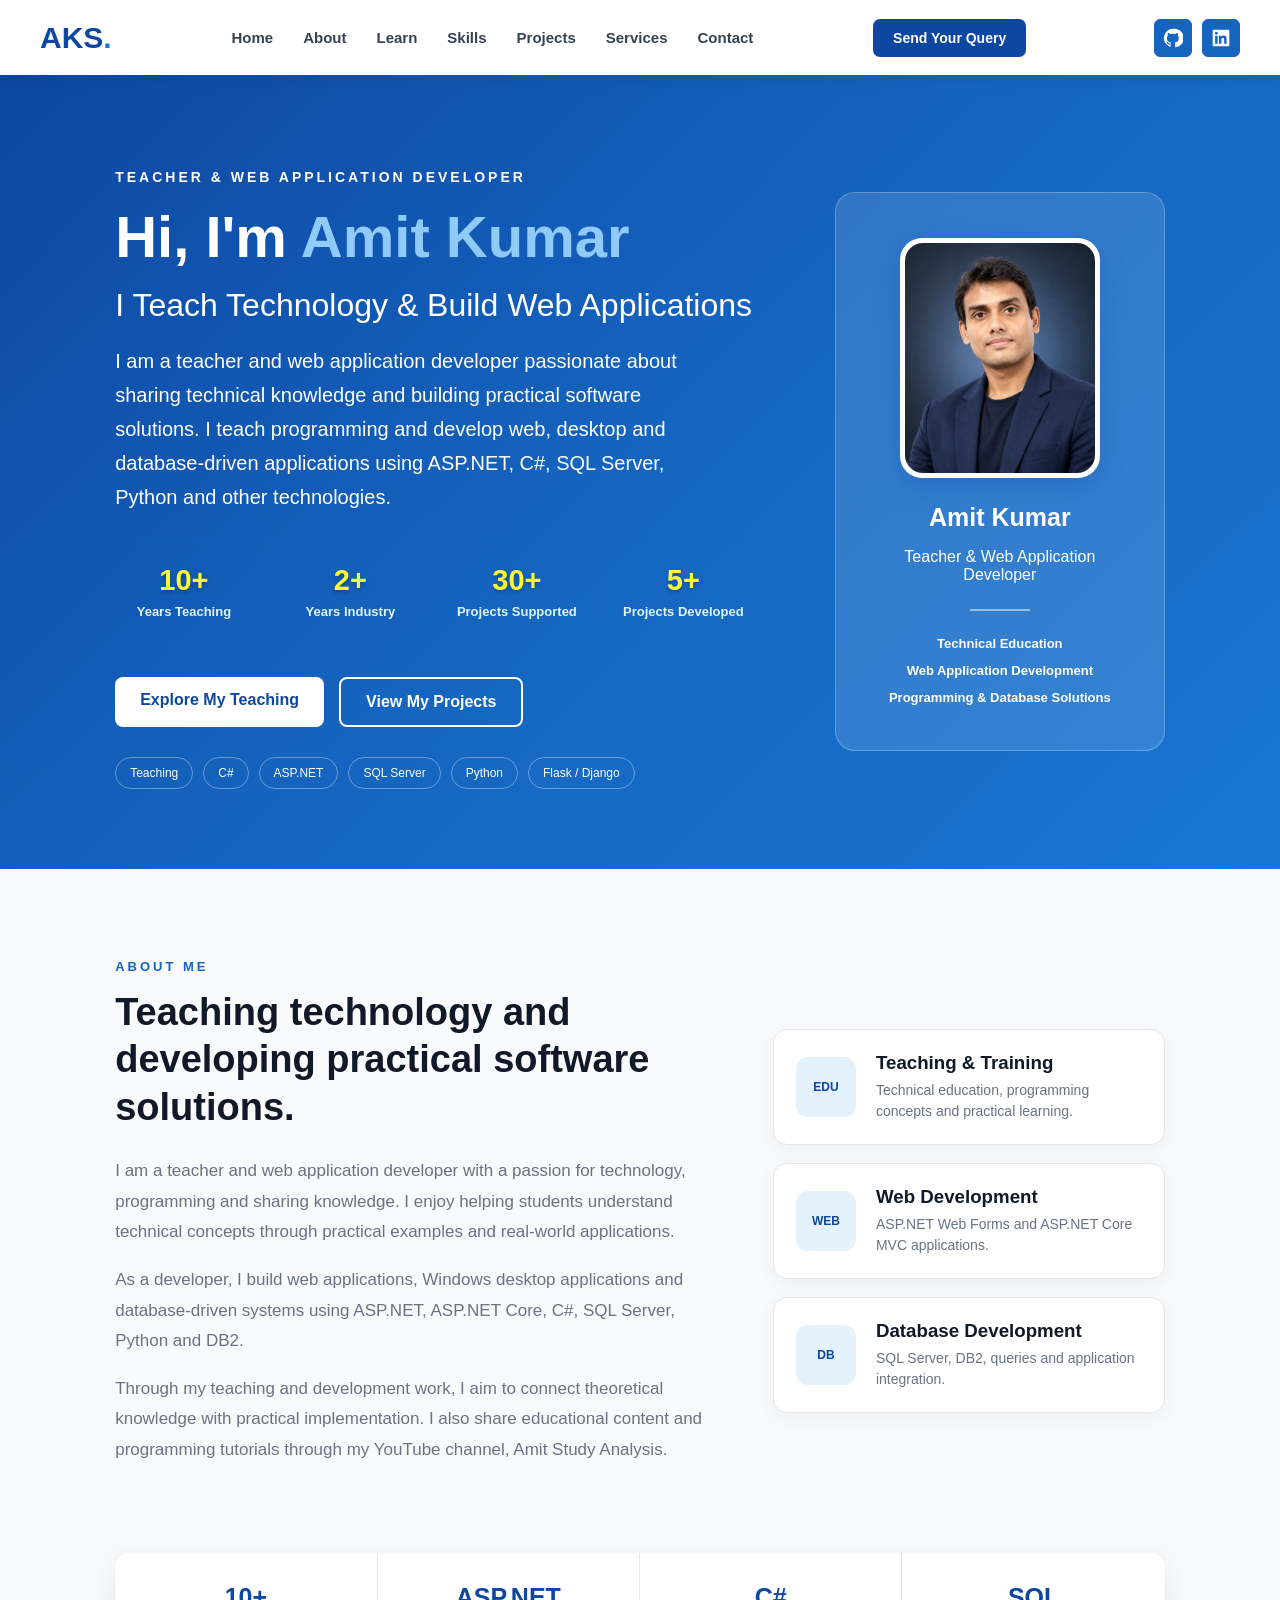
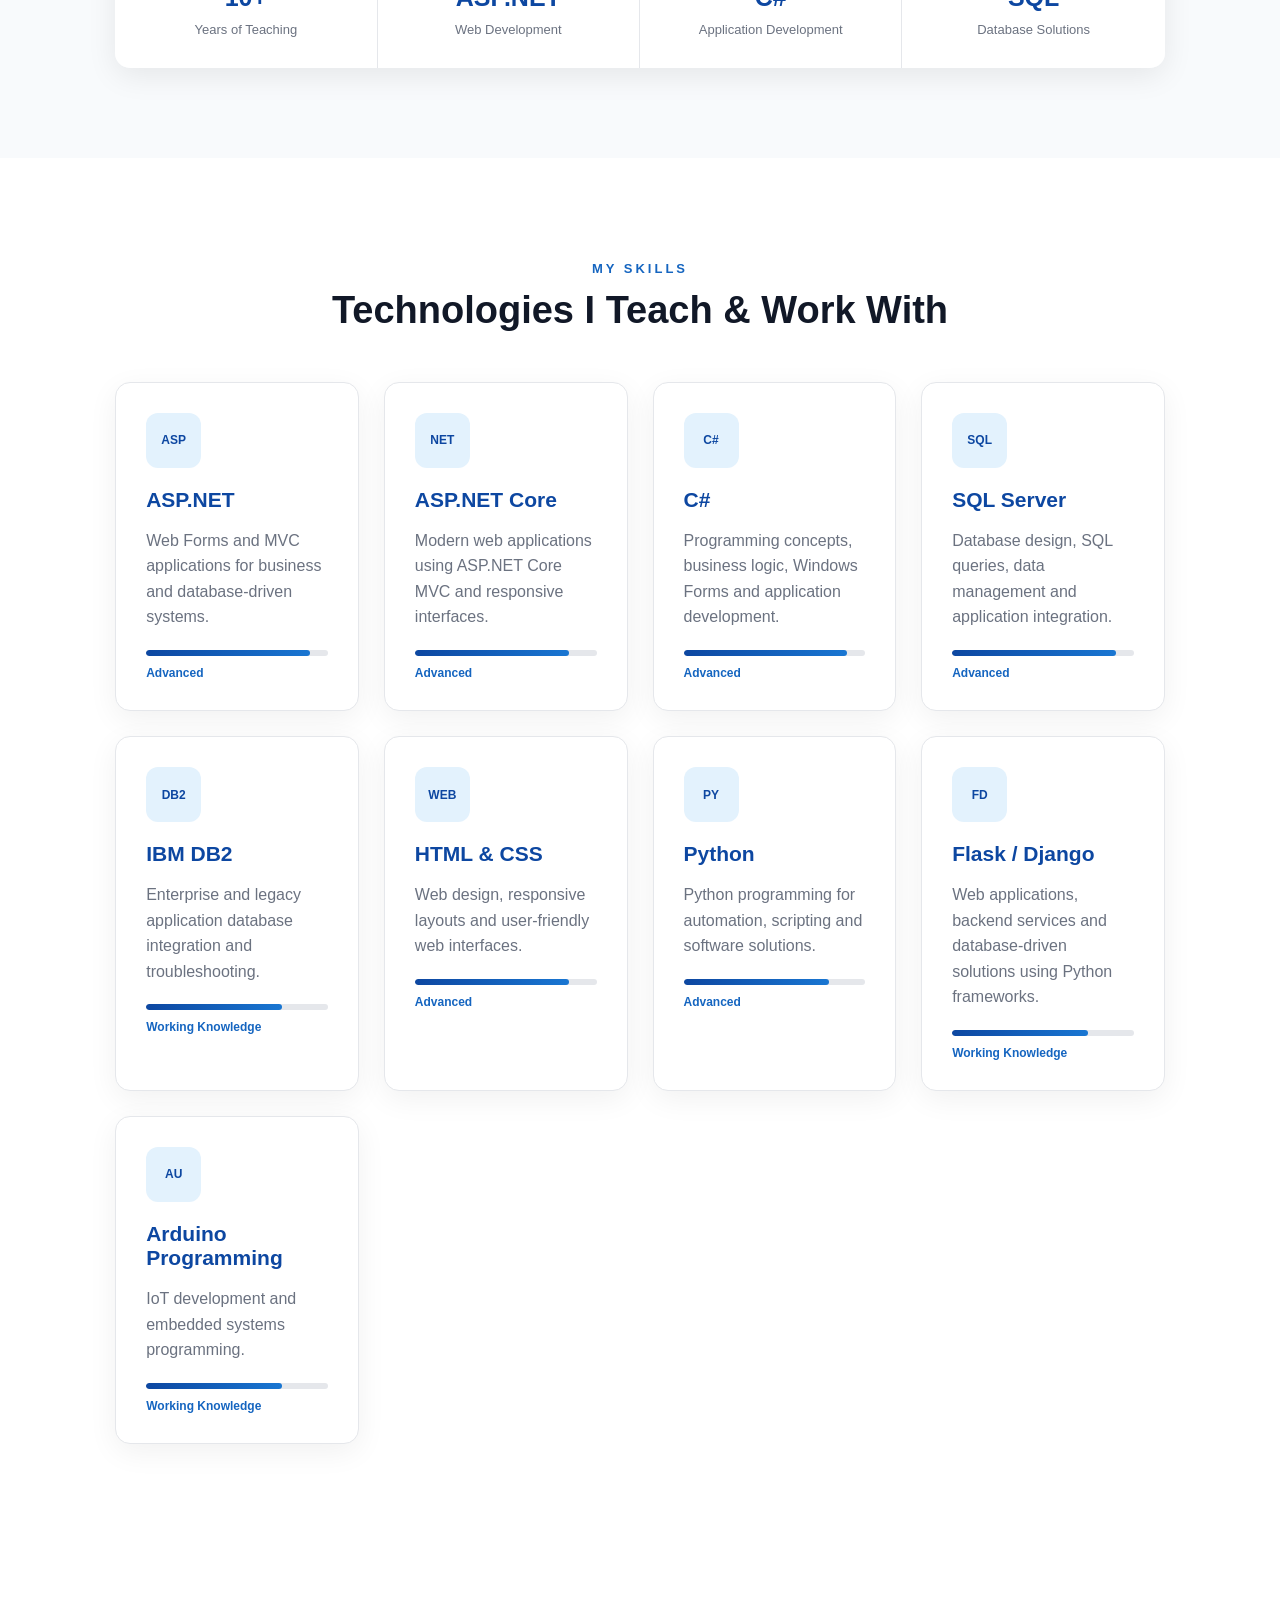
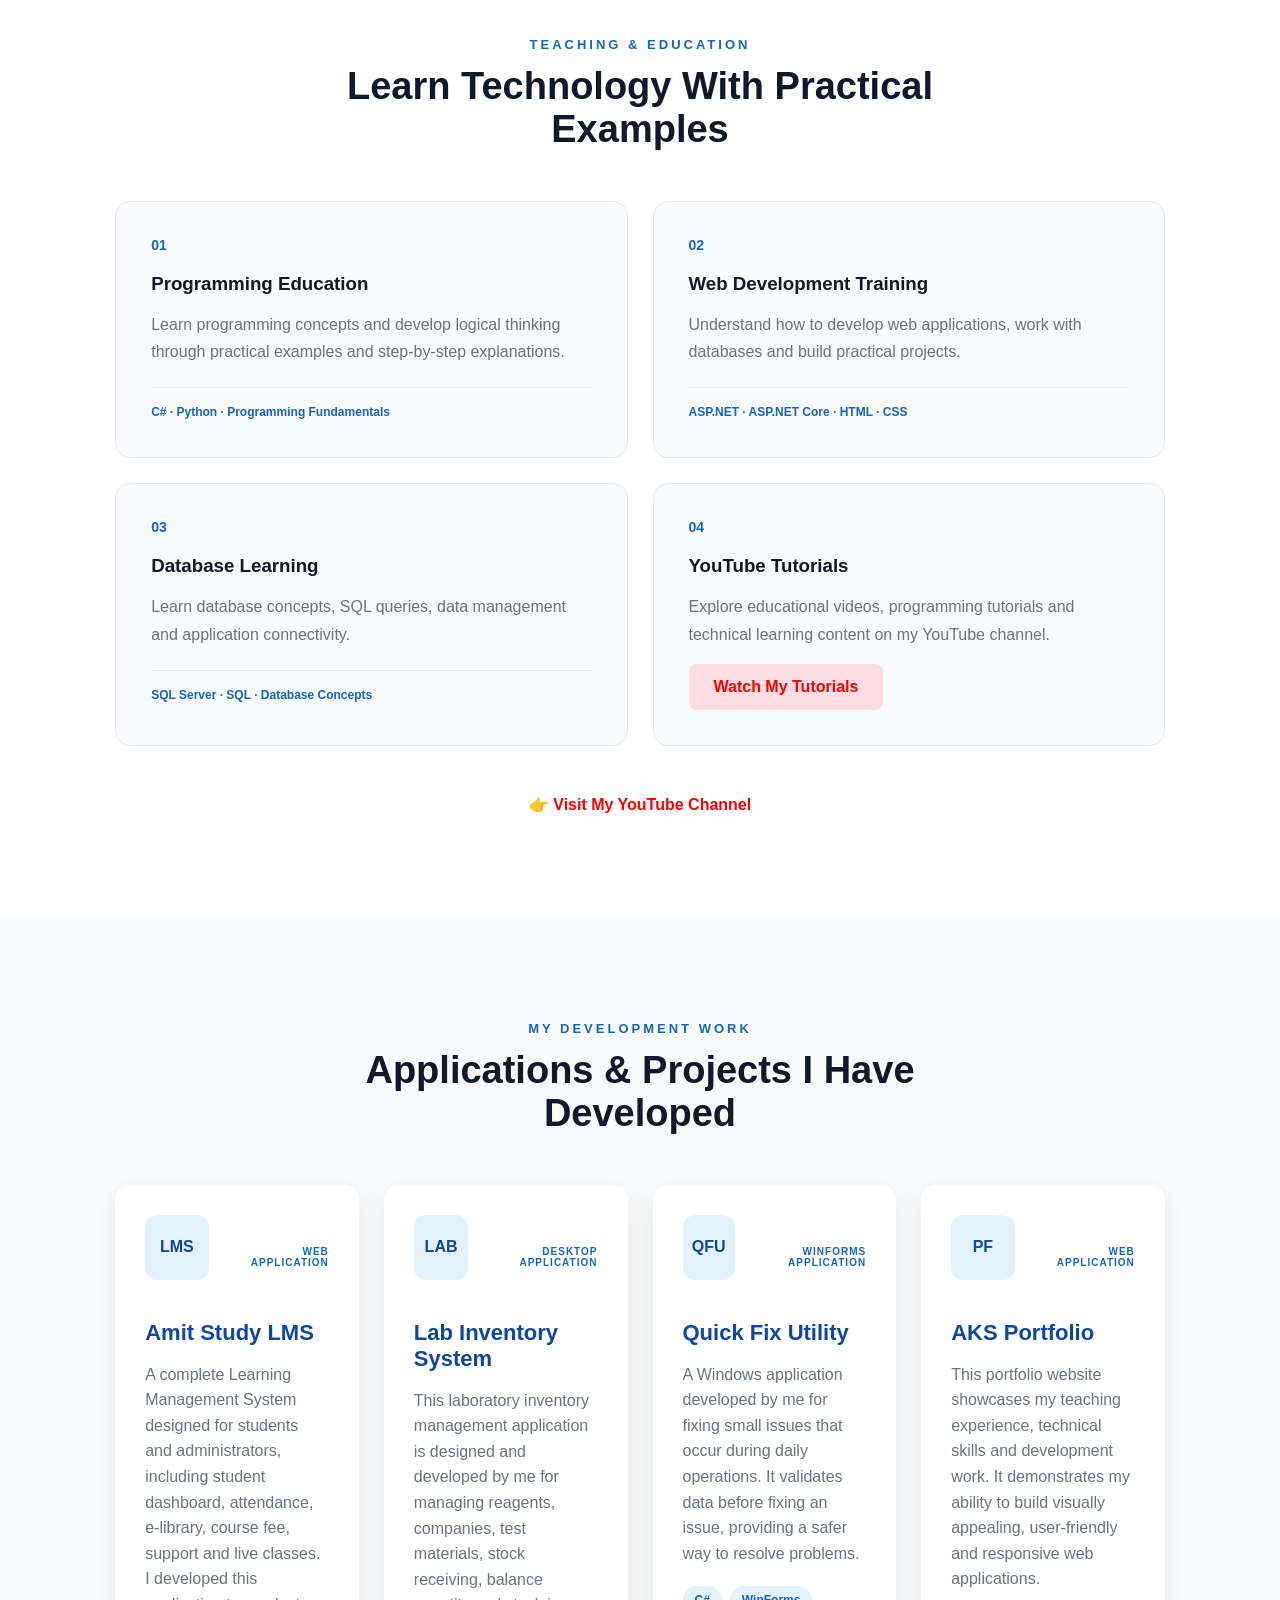
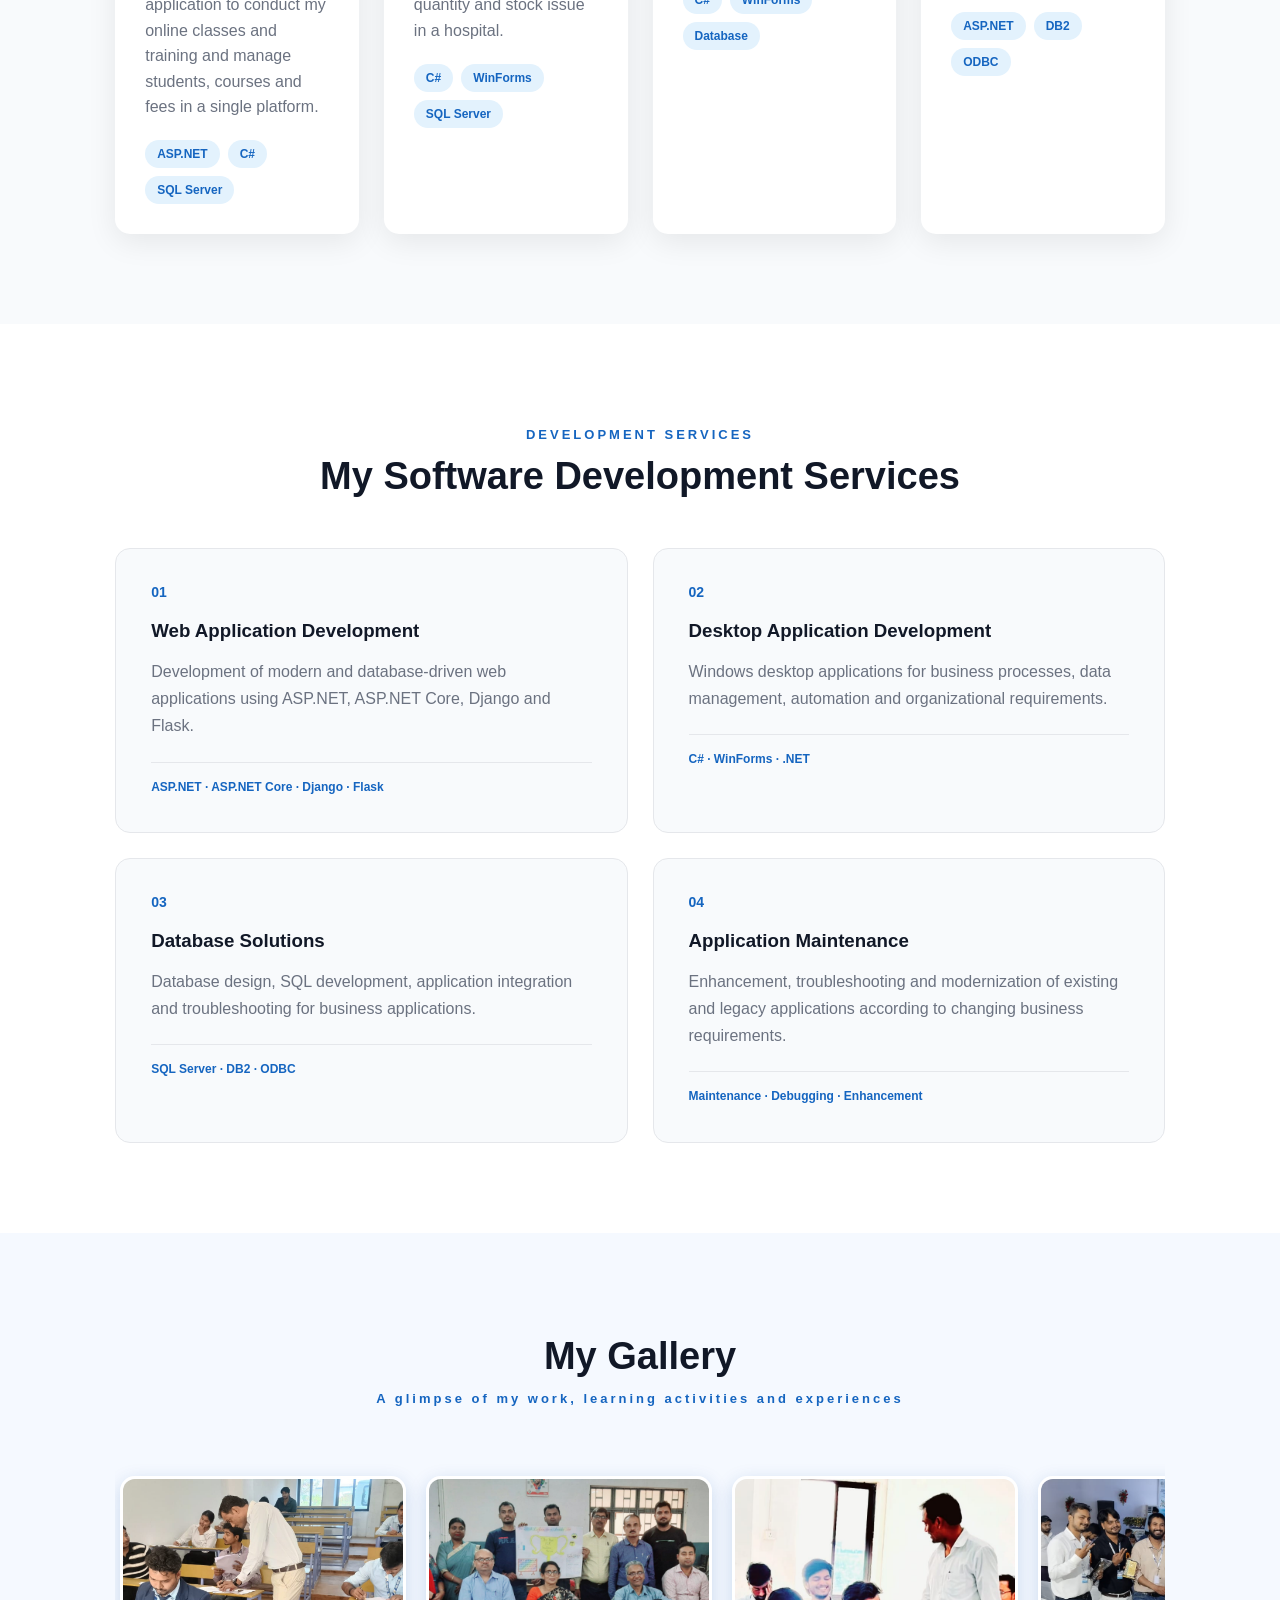
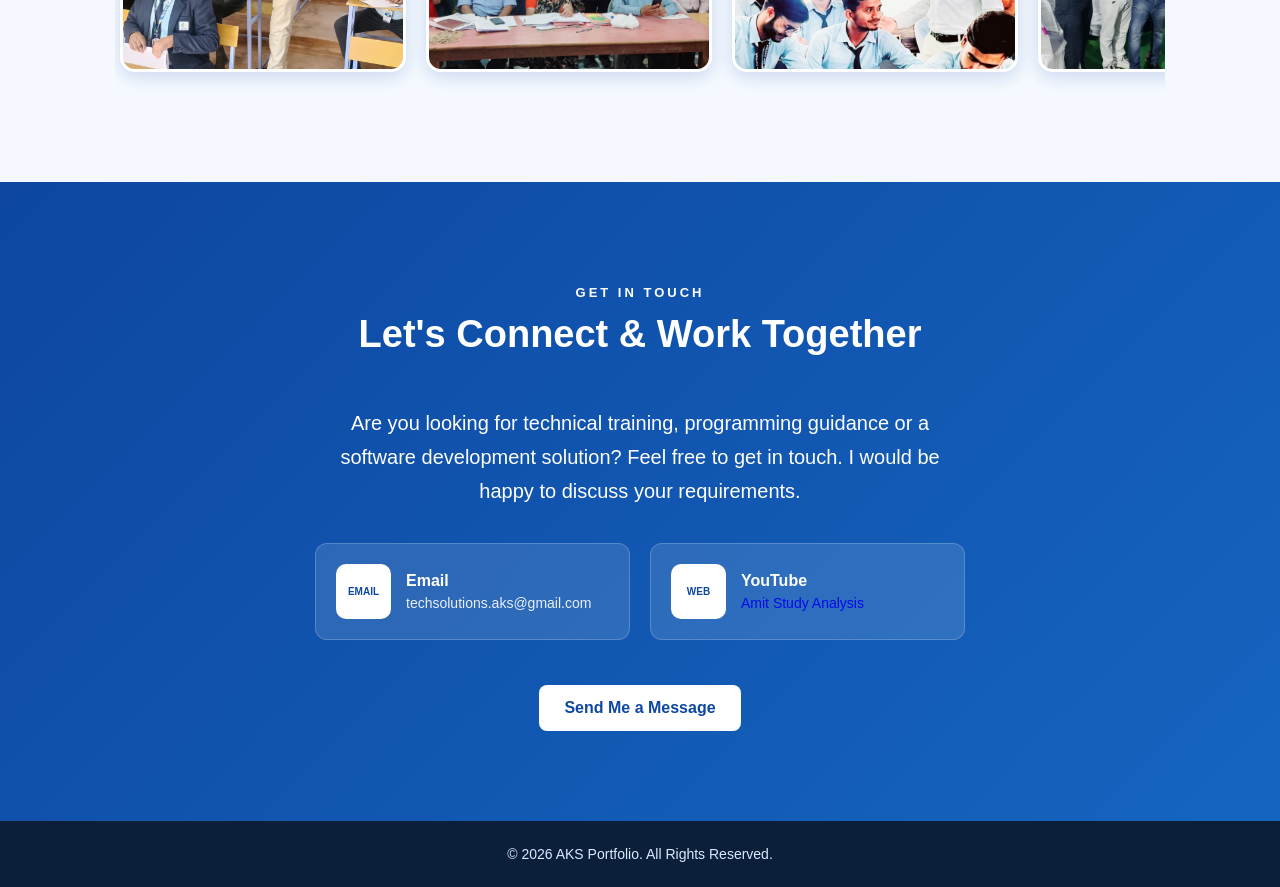
==== index.html @ 0b469f49 "Add files via upload" ====
<!DOCTYPE html>
<html lang="en"><head><meta charset="utf-8"><meta name="viewport" content="width=device-width, initial-scale=1.0"><meta name="description" content="Amit Kumar - Teacher and Web Application Developer"><title>Home | AKS Portfolio</title><link rel="stylesheet" href="assets/css/site.css"></head><body>
<header class="site-header">
    <div class="nav-container">
        <a class="logo" href="index.html">AKS<span>.</span></a>
        <nav class="main-nav" aria-label="Main navigation">
            <a href="index.html#home">Home</a>
            <a href="index.html#about">About</a>
            <a href="index.html#teaching">Learn</a>
            <a href="index.html#skills">Skills</a>
            <a href="index.html#projects">Projects</a>
            <a href="index.html#services">Services</a>
            <a href="index.html#contact">Contact</a>
        </nav>
        <a href="#contactModal" class="nav-button" id="openContactForm">Send Your Query</a>
        <div class="social-icons">
            <a href="https://github.com/aksoniweb" target="_blank" rel="noopener noreferrer" class="social-btn" aria-label="GitHub"><svg viewBox="0 0 24 24"><path fill="currentColor" d="M12 .9a11.1 11.1 0 0 0-3.5 21.6c.55.1.75-.24.75-.53v-2.1c-3.1.67-3.75-1.32-3.75-1.32-.5-1.28-1.24-1.62-1.24-1.62-1.01-.69.08-.68.08-.68 1.12.08 1.71 1.15 1.71 1.15 1 .1.76 2.08 3.08 1.58.1-.7.39-1.18.7-1.45-2.48-.28-5.09-1.24-5.09-5.51 0-1.22.44-2.22 1.15-3-.12-.28-.5-1.42.11-2.96 0 0 .94-.3 3.05 1.14a10.6 10.6 0 0 1 5.56 0c2.12-1.44 3.05-1.14 3.05-1.14.61 1.54.23 2.68.11 2.96.72.78 1.15 1.78 1.15 3 0 4.28-2.61 5.23-5.1 5.5.4.35.75 1.03.75 2.08v3.08c0 .3.2.65.77.54A11.1 11.1 0 0 0 12 .9Z" /></svg></a>
            <a href="https://in.linkedin.com/in/aksoniweb" target="_blank" rel="noopener noreferrer" class="social-btn" aria-label="LinkedIn"><svg viewBox="0 0 24 24"><path fill="currentColor" d="M20.45 2H3.55C2.69 2 2 2.68 2 3.52v16.96c0 .84.69 1.52 1.55 1.52h16.9c.86 0 1.55-.68 1.55-1.52V3.52c0-.84-.69-1.52-1.55-1.52ZM7.93 18.75H4.96V9.2h2.97v9.55ZM6.45 7.9a1.72 1.72 0 1 1 0-3.44 1.72 1.72 0 0 1 0 3.44Zm12.3 10.85h-2.96V14.1c0-1.11-.02-2.54-1.55-2.54-1.55 0-1.79 1.21-1.79 2.46v4.73H9.49V9.2h2.84v1.3h.04c.4-.75 1.36-1.54 2.8-1.54 3 0 3.58 1.98 3.58 4.55v5.24Z" /></svg></a>
        </div>
    </div>
</header><main><section class="hero-section" id="home">
    <div class="hero-content">
        <p class="hero-small-text">TEACHER & WEB APPLICATION DEVELOPER</p>
        <h1>Hi, I'm <span>Amit Kumar</span></h1>
        <h2>I Teach Technology & Build Web Applications</h2>
        <p class="hero-description">I am a teacher and web application developer passionate about sharing technical knowledge and building practical software solutions. I teach programming and develop web, desktop and database-driven applications using ASP.NET, C#, SQL Server, Python and other technologies.</p>

        <div class="hero-experience">
            <div class="experience-item">
                <strong>10+</strong>
                <span>Years Teaching</span>
            </div>
            <div class="experience-item">
                <strong>2+</strong>
                <span>Years Industry</span>
            </div>
            <div class="experience-item">
                <strong>30+</strong>
                <span>Projects Supported</span>
            </div>
            <div class="experience-item">
                <strong>5+</strong>
                <span>Projects Developed</span>
            </div>
        </div>

        <div class="hero-buttons">
            <a href="#teaching" class="btn-primary">Explore My Teaching</a>
            <a href="#projects" class="btn-secondary">View My Projects</a>
        </div>

        <div class="hero-tech">
            <span>Teaching</span>
            <span>C#</span>
            <span>ASP.NET</span>
            <span>SQL Server</span>
            <span>Python</span>
            <span>Flask / Django</span>
        </div>
    </div>

    <div class="hero-card">
        <div class="profile-image"><img src="assets/images/Profile.jpeg" alt="Amit Kumar" /></div>
        <h3>Amit Kumar</h3>
        <p>Teacher & Web Application Developer</p>

        <div class="hero-card-line"></div>

        <div class="hero-card-info">
            <strong>Technical Education</strong>
            <strong>Web Application Development</strong>
            <strong>Programming & Database Solutions</strong>
        </div>
    </div>
</section>

<section class="about-section" id="about">
    <div class="about-container">

        <div class="about-intro">
            <div class="about-label">ABOUT ME</div>
            <h2>Teaching technology and developing practical software solutions.</h2>
            <p>I am a teacher and web application developer with a passion for technology, programming and sharing knowledge. I enjoy helping students understand technical concepts through practical examples and real-world applications.</p>
            <p>As a developer, I build web applications, Windows desktop applications and database-driven systems using ASP.NET, ASP.NET Core, C#, SQL Server, Python and DB2.</p>
            <p>Through my teaching and development work, I aim to connect theoretical knowledge with practical implementation. I also share educational content and programming tutorials through my YouTube channel, Amit Study Analysis.</p>
        </div>

        <div class="about-details">

            <div class="about-detail-card">
                <div class="about-detail-icon">EDU</div>
                <div>
                    <h3>Teaching & Training</h3>
                    <p>Technical education, programming concepts and practical learning.</p>
                </div>
            </div>

            <div class="about-detail-card">
                <div class="about-detail-icon">WEB</div>
                <div>
                    <h3>Web Development</h3>
                    <p>ASP.NET Web Forms and ASP.NET Core MVC applications.</p>
                </div>
            </div>

            <div class="about-detail-card">
                <div class="about-detail-icon">DB</div>
                <div>
                    <h3>Database Development</h3>
                    <p>SQL Server, DB2, queries and application integration.</p>
                </div>
            </div>

        </div>

    </div>

    <div class="stats-container">

        <div class="stat-box">
            <strong>10+</strong>
            <span>Years of Teaching</span>
        </div>

        <div class="stat-box">
            <strong>ASP.NET</strong>
            <span>Web Development</span>
        </div>

        <div class="stat-box">
            <strong>C#</strong>
            <span>Application Development</span>
        </div>

        <div class="stat-box">
            <strong>SQL</strong>
            <span>Database Solutions</span>
        </div>

    </div>
</section>

<section class="skills-section" id="skills">
    <div class="section-heading">
        <p>MY SKILLS</p>
        <h2>Technologies I Teach & Work With</h2>
    </div>

    <div class="skills-grid">

        <div class="skill-card">
            <div class="skill-icon">ASP</div>
            <h3>ASP.NET</h3>
            <p>Web Forms and MVC applications for business and database-driven systems.</p>
            <div class="skill-level"><span style="width: 90%;"></span></div>
            <small>Advanced</small>
        </div>

        <div class="skill-card">
            <div class="skill-icon">NET</div>
            <h3>ASP.NET Core</h3>
            <p>Modern web applications using ASP.NET Core MVC and responsive interfaces.</p>
            <div class="skill-level"><span style="width: 85%;"></span></div>
            <small>Advanced</small>
        </div>

        <div class="skill-card">
            <div class="skill-icon">C#</div>
            <h3>C#</h3>
            <p>Programming concepts, business logic, Windows Forms and application development.</p>
            <div class="skill-level"><span style="width: 90%;"></span></div>
            <small>Advanced</small>
        </div>

        <div class="skill-card">
            <div class="skill-icon">SQL</div>
            <h3>SQL Server</h3>
            <p>Database design, SQL queries, data management and application integration.</p>
            <div class="skill-level"><span style="width: 90%;"></span></div>
            <small>Advanced</small>
        </div>

        <div class="skill-card">
            <div class="skill-icon">DB2</div>
            <h3>IBM DB2</h3>
            <p>Enterprise and legacy application database integration and troubleshooting.</p>
            <div class="skill-level"><span style="width: 75%;"></span></div>
            <small>Working Knowledge</small>
        </div>

        <div class="skill-card">
            <div class="skill-icon">WEB</div>
            <h3>HTML & CSS</h3>
            <p>Web design, responsive layouts and user-friendly web interfaces.</p>
            <div class="skill-level"><span style="width: 85%;"></span></div>
            <small>Advanced</small>
        </div>

        <div class="skill-card">
            <div class="skill-icon">PY</div>
            <h3>Python</h3>
            <p>Python programming for automation, scripting and software solutions.</p>
            <div class="skill-level"><span style="width: 80%;"></span></div>
            <small>Advanced</small>
        </div>

        <div class="skill-card">
            <div class="skill-icon">FD</div>
            <h3>Flask / Django</h3>
            <p>Web applications, backend services and database-driven solutions using Python frameworks.</p>
            <div class="skill-level"><span style="width: 75%;"></span></div>
            <small>Working Knowledge</small>
        </div>

        <div class="skill-card">
            <div class="skill-icon">AU</div>
            <h3>Arduino Programming</h3>
            <p>IoT development and embedded systems programming.</p>
            <div class="skill-level"><span style="width: 75%;"></span></div>
            <small>Working Knowledge</small>
        </div>

    </div>
</section>

<section class="services-section" id="teaching">
    <div class="section-heading">
        <p>TEACHING & EDUCATION</p>
        <h2>Learn Technology With Practical Examples</h2>
    </div>

    <div class="services-grid">

        <div class="service-card">
            <div class="service-number">01</div>
            <h3>Programming Education</h3>
            <p>Learn programming concepts and develop logical thinking through practical examples and step-by-step explanations.</p>
            <div class="service-tech">C# · Python · Programming Fundamentals</div>
        </div>

        <div class="service-card">
            <div class="service-number">02</div>
            <h3>Web Development Training</h3>
            <p>Understand how to develop web applications, work with databases and build practical projects.</p>
            <div class="service-tech">ASP.NET · ASP.NET Core · HTML · CSS</div>
        </div>

        <div class="service-card">
            <div class="service-number">03</div>
            <h3>Database Learning</h3>
            <p>Learn database concepts, SQL queries, data management and application connectivity.</p>
            <div class="service-tech">SQL Server · SQL · Database Concepts</div>
        </div>

        <div class="service-card">
            <div class="service-number">04</div>
            <h3>YouTube Tutorials</h3>
            <p>Explore educational videos, programming tutorials and technical learning content on my YouTube channel.</p>
            
            <a href="https://www.youtube.com/@amitstudyanalysis" target="_blank" rel="noopener noreferrer" class="btn-primary" style="color: #ff0000; background-color: #ffdde2; border: 0px solid #ff0000;">Watch My Tutorials</a>
        </div>

    </div>

    <div style="text-align: center; margin-top: 35px;">
        <a href="https://www.youtube.com/@amitstudyanalysis" target="_blank" rel="noopener noreferrer" class="btn-primary" style="color: #ff0000; animation: blinkText 1s infinite;">👉 Visit My YouTube Channel</a>
    </div>
</section>

<section class="projects-section" id="projects">
    <div class="section-heading">
        <p>MY DEVELOPMENT WORK</p>
        <h2>Applications & Projects I Have Developed</h2>
    </div>

    <div class="projects-grid">

        <a href="projects/amit-study-lms.html" class="project-card project-card-link">

            <div class="project-top">
                <div class="project-icon">LMS</div>
                <span class="project-type">WEB APPLICATION</span>
            </div>

            <h3>Amit Study LMS</h3>

            <p>
                A complete Learning Management System designed for students and administrators,
                including student dashboard, attendance, e-library, course fee, support and live classes.
                I developed this application to conduct my online classes and training and manage students,
                courses and fees in a single platform.
            </p>

            <div class="project-tags">
                <span>ASP.NET</span>
                <span>C#</span>
                <span>SQL Server</span>
            </div>

        </a>

        <a href="projects/lab-inventory.html" class="project-card project-card-link">

            <div class="project-top">
                <div class="project-icon">LAB</div>
                <span class="project-type">DESKTOP APPLICATION</span>
            </div>

            <h3>Lab Inventory System</h3>

            <p>
                This laboratory inventory management application is designed and developed by me for managing reagents,
                companies, test materials, stock receiving, balance quantity and stock issue in a hospital.
            </p>

            <div class="project-tags">
                <span>C#</span>
                <span>WinForms</span>
                <span>SQL Server</span>
            </div>
        </a>

        <a href="projects/quick-fix-utility.html" class="project-card project-card-link">

            <div class="project-top">
                <div class="project-icon">QFU</div>
                <span class="project-type">WINFORMS APPLICATION</span>
            </div>

            <h3>Quick Fix Utility</h3>

            <p>
                A Windows application developed by me for fixing small issues that occur during daily operations.
                It validates data before fixing an issue, providing a safer way to resolve problems.
            </p>

            <div class="project-tags">
                <span>C#</span>
                <span>WinForms</span>
                <span>Database</span>
            </div>
        </a>

        <div class="project-card">
            <div class="project-top">
                <div class="project-icon">PF</div>
                <span class="project-type">WEB APPLICATION</span>
            </div>

            <h3>AKS Portfolio</h3>

            <p>
                This portfolio website showcases my teaching experience, technical skills and development work.
                It demonstrates my ability to build visually appealing, user-friendly and responsive web applications.
            </p>

            <div class="project-tags">
                <span>ASP.NET</span>
                <span>DB2</span>
                <span>ODBC</span>
            </div>
        </div>

    </div>
</section>

<section class="services-section" id="services">
    <div class="section-heading">
        <p>DEVELOPMENT SERVICES</p>
        <h2>My Software Development Services</h2>
    </div>

    <div class="services-grid">

        <div class="service-card">
            <div class="service-number">01</div>
            <h3>Web Application Development</h3>
            <p>
                Development of modern and database-driven web applications using
                ASP.NET, ASP.NET Core, Django and Flask.
            </p>
            <div class="service-tech">
                ASP.NET · ASP.NET Core · Django · Flask
            </div>
        </div>

        <div class="service-card">
            <div class="service-number">02</div>
            <h3>Desktop Application Development</h3>
            <p>
                Windows desktop applications for business processes, data management,
                automation and organizational requirements.
            </p>
            <div class="service-tech">
                C# · WinForms · .NET
            </div>
        </div>

        <div class="service-card">
            <div class="service-number">03</div>
            <h3>Database Solutions</h3>
            <p>
                Database design, SQL development, application integration and
                troubleshooting for business applications.
            </p>
            <div class="service-tech">
                SQL Server · DB2 · ODBC
            </div>
        </div>

        <div class="service-card">
            <div class="service-number">04</div>
            <h3>Application Maintenance</h3>
            <p>
                Enhancement, troubleshooting and modernization of existing and
                legacy applications according to changing business requirements.
            </p>
            <div class="service-tech">
                Maintenance · Debugging · Enhancement
            </div>
        </div>

    </div>
</section>


<section class="gallery-section" id="gallery"><div class="section-heading"><h2>My Gallery</h2><p>A glimpse of my work, learning activities and experiences</p></div><div class="gallery-container">
    <div class="gallery-item"><img src="assets/images/gallery/1.jpeg" alt="Gallery photo" loading="lazy"></div>
    <div class="gallery-item"><img src="assets/images/gallery/2.jpeg" alt="Gallery photo" loading="lazy"></div>
    <div class="gallery-item"><img src="assets/images/gallery/3.jpeg" alt="Gallery photo" loading="lazy"></div>
    <div class="gallery-item"><img src="assets/images/gallery/4.jpeg" alt="Gallery photo" loading="lazy"></div>
    <div class="gallery-item"><img src="assets/images/gallery/5.jpeg" alt="Gallery photo" loading="lazy"></div>
    <div class="gallery-item"><img src="assets/images/gallery/6.jpeg" alt="Gallery photo" loading="lazy"></div>
    <div class="gallery-item"><img src="assets/images/gallery/7.jpeg" alt="Gallery photo" loading="lazy"></div>
    <div class="gallery-item"><img src="assets/images/gallery/8.jpeg" alt="Gallery photo" loading="lazy"></div>
    <div class="gallery-item"><img src="assets/images/gallery/9.jpeg" alt="Gallery photo" loading="lazy"></div>
    <div class="gallery-item"><img src="assets/images/gallery/10.jpeg" alt="Gallery photo" loading="lazy"></div>
    <div class="gallery-item"><img src="assets/images/gallery/11.jpeg" alt="Gallery photo" loading="lazy"></div>
    <div class="gallery-item"><img src="assets/images/gallery/12.jpeg" alt="Gallery photo" loading="lazy"></div>
    <div class="gallery-item"><img src="assets/images/gallery/13.jpeg" alt="Gallery photo" loading="lazy"></div>
    <div class="gallery-item"><img src="assets/images/gallery/14.jpeg" alt="Gallery photo" loading="lazy"></div>
    <div class="gallery-item"><img src="assets/images/gallery/15.jpeg" alt="Gallery photo" loading="lazy"></div>
    <div class="gallery-item"><img src="assets/images/gallery/16.jpeg" alt="Gallery photo" loading="lazy"></div>
    <div class="gallery-item"><img src="assets/images/gallery/17.jpeg" alt="Gallery photo" loading="lazy"></div>
    <div class="gallery-item"><img src="assets/images/gallery/18.jpeg" alt="Gallery photo" loading="lazy"></div>
    <div class="gallery-item"><img src="assets/images/gallery/19.jpeg" alt="Gallery photo" loading="lazy"></div>
    <div class="gallery-item"><img src="assets/images/gallery/20.jpeg" alt="Gallery photo" loading="lazy"></div>
    <div class="gallery-item"><img src="assets/images/gallery/21.jpeg" alt="Gallery photo" loading="lazy"></div>
    <div class="gallery-item"><img src="assets/images/gallery/22.jpeg" alt="Gallery photo" loading="lazy"></div>
    <div class="gallery-item"><img src="assets/images/gallery/23.jpeg" alt="Gallery photo" loading="lazy"></div>
    <div class="gallery-item"><img src="assets/images/gallery/24.jpeg" alt="Gallery photo" loading="lazy"></div>
</div></section>


<section class="contact-section" id="contact">
    <div class="section-heading">
        <p>GET IN TOUCH</p>
        <h2>Let's Connect & Work Together</h2>
    </div>

    <div class="contact-content">

        <p class="contact-intro">
            Are you looking for technical training, programming guidance or a software development solution?
            Feel free to get in touch. I would be happy to discuss your requirements.
        </p>

        <div class="contact-details">

            <div class="contact-item">
                <div class="contact-icon">EMAIL</div>
                <div>
                    <strong>Email</strong>
                    <span>techsolutions.aks@gmail.com</span>
                </div>
            </div>

            <div class="contact-item">
                <div class="contact-icon">WEB</div>
                <div>
                    <strong>YouTube</strong>
                    <span><a href="https://www.youtube.com/@amitstudyanalysis" target="_blank" rel="noopener noreferrer">Amit Study Analysis</a></span>
                </div>
            </div>

        </div>

        <a href="mailto:techsolutions.aks@gmail.com" class="btn-primary contact-button">
            Send Me a Message
        </a>

    </div>
</section></main><footer class="site-footer"><p>© <span id="currentYear">2026</span> AKS Portfolio. All Rights Reserved.</p></footer>
<div id="contactModal" class="contact-modal" aria-hidden="true"><div class="contact-modal-content" role="dialog" aria-modal="true" aria-labelledby="contactTitle"><div class="contact-modal-header"><h2 id="contactTitle">Let's Talk</h2><button type="button" id="closeContactForm" class="contact-close" aria-label="Close">&times;</button></div><p class="contact-intro">Tell me about your project or requirement.</p><iframe id="googleContactForm" src="https://docs.google.com/forms/d/e/1FAIpQLSfGfaDhDepXEIy7cKDnUbAyd3QiJEzhpix00Po0ZTDi99M7-g/viewform?embedded=true" width="640" height="858" frameborder="0" marginheight="0" marginwidth="0" title="Contact Amit - AKS Portfolio" loading="lazy"></iframe></div></div>
<script src="assets/js/site.js"></script></body></html>
---- assets/css/site.css ----
html {
    scroll-behavior: smooth;
}

body {
    margin: 0;
    font-family: Arial, Helvetica, sans-serif;
    color: #1f2937;
    background: #ffffff;
}

a {
    text-decoration: none;
}

/* =========================
   HEADER
   ========================= */

.site-header {
    position: sticky;
    top: 0;
    z-index: 1000;
    background: white;
    box-shadow: 0 2px 15px rgba(0, 0, 0, 0.08);
}

.nav-container {
    max-width: 1200px;
    height: 75px;
    margin: auto;
    padding: 0 25px;
    display: flex;
    align-items: center;
    justify-content: space-between;
}

.logo {
    font-size: 30px;
    font-weight: 800;
    color: #0d47a1;
}

    .logo span {
        color: #1976d2;
    }

.main-nav {
    display: flex;
    align-items: center;
    gap: 30px;
}

    .main-nav a {
        color: #374151;
        font-size: 15px;
        font-weight: 600;
        transition: 0.3s;
    }

        .main-nav a:hover {
            color: #1565c0;
        }

.nav-button {
    display: inline-block;
    padding: 11px 20px;
    border-radius: 7px;
    background: #0d47a1;
    color: white;
    font-size: 14px;
    font-weight: bold;
    transition: 0.3s;
}

    .nav-button:hover {
        background: #1565c0;
        color: white;
    }

.social-icons {
    display: flex;
    align-items: center;
    gap: 10px;
    margin-left: 8px;
}

.social-btn {
    display: inline-flex;
    width: 38px;
    height: 38px;
    margin: 0;
    padding: 0;
    align-items: center;
    justify-content: center;
    background: #1565c0;
    color: white;
    border: 1px solid #1565c0;
    border-radius: 6px;
    box-sizing: border-box;
}

    .social-btn:hover {
        background: #0d47a1;
        color: white;
    }

    .social-btn svg {
        width: 20px;
        height: 20px;
    }

/* =========================
   HERO SECTION
   ========================= */

.hero-section {
    min-height: 620px;
    display: flex;
    align-items: center;
    justify-content: space-between;
    gap: 60px;
    padding: 80px 9%;
    box-sizing: border-box;
    background: linear-gradient(135deg, #0d47a1, #1565c0, #1976d2);
    color: white;
}

.hero-content {
    max-width: 650px;
}

.hero-small-text {
    font-size: 14px;
    font-weight: bold;
    letter-spacing: 3px;
    margin-bottom: 20px;
}

.hero-content h1 {
    font-size: 58px;
    margin: 0;
    line-height: 1.1;
}

    .hero-content h1 span {
        color: #90caf9;
    }

.hero-content h2 {
    font-size: 32px;
    margin: 18px 0;
    font-weight: 500;
}

.hero-description {
    font-size: 20px;
    line-height: 1.7;
    max-width: 600px;
    font-family: Bahnschrift, "Segoe UI", Arial, sans-serif;
}

.hero-buttons {
    display: flex;
    gap: 15px;
    margin-top: 35px;
    flex-wrap: wrap;
}

.btn-primary,
.btn-secondary {
    display: inline-block;
    padding: 14px 25px;
    border-radius: 8px;
    font-weight: bold;
    transition: 0.3s;
}

.btn-primary {
    background: white;
    color: #0d47a1;
}

    .btn-primary:hover {
        transform: translateY(-3px);
    }

.btn-secondary {
    border: 2px solid white;
    color: white;
}

    .btn-secondary:hover {
        background: white;
        color: #0d47a1;
    }

.hero-card {
    width: 330px;
    padding: 45px 30px;
    text-align: center;
    border-radius: 20px;
    background: rgba(255, 255, 255, 0.12);
    border: 1px solid rgba(255, 255, 255, 0.25);
    box-sizing: border-box;
}



/* PROFILE IMAGE */
.profile-image {
    width: 200px;
    height: 240px;
    margin: 0 auto 25px;
    padding: 5px;
    border-radius: 22px;
    background: #ffffff;
    box-shadow: 0 8px 25px rgba(13, 71, 161, 0.25);
    box-sizing: border-box;
    overflow: hidden;
}

.profile-image img {
    width: 100%;
    height: 100%;
    object-fit: cover;
    object-position: center;
    display: block;
    border-radius: 18px;
}


.hero-card h3 {
    font-size: 25px;
    margin: 10px 0;
}

.hero-card p {
    margin-bottom: 25px;
}

.hero-tech {
    display: flex;
    gap: 10px;
    flex-wrap: wrap;
    margin-top: 30px;
}

    .hero-tech span {
        padding: 8px 14px;
        border: 1px solid rgba(255, 255, 255, 0.35);
        border-radius: 20px;
        font-size: 12px;
    }

.hero-card-line {
    width: 60px;
    height: 2px;
    margin: 25px auto;
    background: rgba(255, 255, 255, 0.5);
}

.hero-card-info {
    display: flex;
    flex-direction: column;
    gap: 12px;
    font-size: 13px;
}

/* =========================
   COMMON SECTIONS
   ========================= */

section:not(.hero-section):not(.project-details-section) {
    padding: 90px 9%;
}

.section-heading {
    text-align: center;
    max-width: 750px;
    margin: 0 auto 50px;
}

    .section-heading p {
        color: #1565c0;
        font-size: 13px;
        font-weight: bold;
        letter-spacing: 3px;
    }

    .section-heading h2 {
        font-size: 38px;
        margin: 12px 0;
        color: #111827;
    }

/* =========================
   ABOUT SECTION
   ========================= */

.about-section {
    background: #f8fafc;
}

.about-container {
    max-width: 1200px;
    margin: auto;
    display: grid;
    grid-template-columns: 1.2fr 0.8fr;
    gap: 70px;
    align-items: center;
}

.about-intro .about-label {
    color: #1565c0;
    font-size: 13px;
    font-weight: bold;
    letter-spacing: 3px;
    margin-bottom: 15px;
}

.about-intro h2 {
    font-size: 38px;
    line-height: 1.25;
    color: #111827;
    margin: 0 0 25px;
}

.about-intro p {
    font-size: 17px;
    line-height: 1.8;
    color: #6b7280;
}

.about-details {
    display: flex;
    flex-direction: column;
    gap: 18px;
}

.about-detail-card {
    display: flex;
    align-items: center;
    gap: 20px;
    padding: 22px;
    background: white;
    border-radius: 14px;
    border: 1px solid #e5e7eb;
    box-shadow: 0 5px 20px rgba(0, 0, 0, 0.05);
}

.about-detail-icon {
    min-width: 60px;
    height: 60px;
    display: flex;
    align-items: center;
    justify-content: center;
    border-radius: 12px;
    background: #e3f2fd;
    color: #0d47a1;
    font-size: 12px;
    font-weight: bold;
}

.about-detail-card h3 {
    margin: 0 0 6px;
    color: #111827;
}

.about-detail-card p {
    margin: 0;
    color: #6b7280;
    line-height: 1.5;
    font-size: 14px;
}

.stats-container {
    max-width: 1200px;
    margin: 70px auto 0;
    display: grid;
    grid-template-columns: repeat(4, 1fr);
    border-radius: 15px;
    overflow: hidden;
    box-shadow: 0 8px 30px rgba(0, 0, 0, 0.08);
}

.stat-box {
    padding: 30px 20px;
    text-align: center;
    background: white;
    border-right: 1px solid #e5e7eb;
}

    .stat-box:last-child {
        border-right: none;
    }

    .stat-box strong {
        display: block;
        color: #0d47a1;
        font-size: 25px;
        margin-bottom: 8px;
    }

    .stat-box span {
        color: #6b7280;
        font-size: 13px;
    }

/* =========================
   SKILLS SECTION
   ========================= */

.skills-grid {
    display: grid;
    grid-template-columns: repeat(4, 1fr);
    gap: 25px;
    max-width: 1200px;
    margin: auto;
}

.skill-card {
    position: relative;
    padding: 30px;
    background: white;
    border-radius: 15px;
    border: 1px solid #e5e7eb;
    box-shadow: 0 8px 30px rgba(0, 0, 0, 0.06);
    transition: 0.3s;
}

    .skill-card:hover {
        transform: translateY(-7px);
    }

    .skill-card h3 {
        color: #0d47a1;
        margin-top: 0;
        font-size: 21px;
        margin-bottom: 10px;
    }

    .skill-card p {
        min-height: 75px;
        line-height: 1.6;
        color: #6b7280;
    }

.skill-icon {
    width: 55px;
    height: 55px;
    display: flex;
    align-items: center;
    justify-content: center;
    margin-bottom: 20px;
    border-radius: 12px;
    background: #e3f2fd;
    color: #0d47a1;
    font-size: 12px;
    font-weight: bold;
}

.skill-level {
    width: 100%;
    height: 6px;
    margin-top: 20px;
    border-radius: 10px;
    background: #e5e7eb;
    overflow: hidden;
}

    .skill-level span {
        display: block;
        height: 100%;
        border-radius: 10px;
        background: linear-gradient(90deg, #0d47a1, #1976d2);
    }

.skill-card small {
    display: block;
    margin-top: 10px;
    color: #1565c0;
    font-weight: bold;
    font-size: 12px;
}

/* =========================
   PROJECTS SECTION
   ========================= */

.projects-section {
    background: #f8fafc;
}

.projects-grid {
    display: grid;
    grid-template-columns: repeat(4, 1fr);
    gap: 25px;
    max-width: 1200px;
    margin: auto;
}

.project-card {
    position: relative;
    padding: 30px;
    background: white;
    border-radius: 15px;
    box-shadow: 0 8px 30px rgba(0, 0, 0, 0.08);
    transition: 0.3s;
}

    .project-card:hover {
        transform: translateY(-7px);
    }

.project-top {
    display: flex;
    align-items: center;
    justify-content: space-between;
    gap: 15px;
    margin-bottom: 20px;
}

.project-icon {
    width: 65px;
    height: 65px;
    display: flex;
    align-items: center;
    justify-content: center;
    margin-bottom: 20px;
    border-radius: 12px;
    background: #e3f2fd;
    color: #0d47a1;
    font-weight: bold;
}

.project-type {
    font-size: 10px;
    font-weight: bold;
    letter-spacing: 1px;
    color: #1565c0;
    text-align: right;
}

.project-card h3 {
    color: #0d47a1;
    font-size: 22px;
    margin-top: 0;
    margin-bottom: 12px;
}

.project-card p {
    min-height: 105px;
    line-height: 1.6;
    color: #6b7280;
}

.project-tags {
    display: flex;
    justify-content: flex-start;
    gap: 8px;
    flex-wrap: wrap;
    margin-top: 20px;
}

    .project-tags span {
        padding: 7px 12px;
        border-radius: 20px;
        font-size: 12px;
        font-weight: bold;
        background: #e3f2fd;
        color: #1565c0;
    }

.project-card-link {
    display: block;
    text-decoration: none;
    color: inherit;
    cursor: pointer;
}

    .project-card-link:hover {
        text-decoration: none;
        color: inherit;
    }

        .project-card-link:hover h3 {
            color: #1565c0;
        }

/* =========================
   SERVICES SECTION
   ========================= */

.services-section {
    background: white;
}

.services-grid {
    display: grid;
    grid-template-columns: repeat(2, 1fr);
    gap: 25px;
    max-width: 1100px;
    margin: auto;
}

.service-card {
    padding: 35px;
    border-radius: 15px;
    background: #f8fafc;
    border: 1px solid #e5e7eb;
    transition: 0.3s;
}

    .service-card:hover {
        transform: translateY(-7px);
        box-shadow: 0 10px 30px rgba(0, 0, 0, 0.08);
    }

.service-number {
    font-size: 14px;
    font-weight: bold;
    color: #1565c0;
    margin-bottom: 20px;
}

.service-card h3 {
    color: #111827;
    margin-bottom: 12px;
}

.service-card p {
    color: #6b7280;
    line-height: 1.7;
}

.service-tech {
    margin-top: 22px;
    padding-top: 15px;
    border-top: 1px solid #e5e7eb;
    color: #1565c0;
    font-size: 12px;
    font-weight: bold;
    line-height: 1.6;
}

/* =========================
   CONTACT SECTION
   ========================= */

.contact-section {
    text-align: center;
    background: linear-gradient(135deg, #0d47a1, #1565c0);
    color: white;
}

    .contact-section .section-heading p,
    .contact-section .section-heading h2 {
        color: white;
    }

.contact-content {
    max-width: 650px;
    margin: auto;
}

    .contact-content p {
        font-size: 18px;
        line-height: 1.7;
        margin-bottom: 30px;
    }

.contact-section .contact-intro {
    max-width: 700px;
    margin: 0 auto 35px;
    color: #ffffff;
    font-size: 20px;
    font-family: Bahnschrift, "Segoe UI", Arial, sans-serif;
}

.contact-details {
    max-width: 650px;
    margin: 0 auto 35px;
    display: grid;
    grid-template-columns: repeat(2, 1fr);
    gap: 20px;
}

.contact-item {
    display: flex;
    align-items: center;
    gap: 15px;
    padding: 20px;
    text-align: left;
    border-radius: 12px;
    background: rgba(255, 255, 255, 0.12);
    border: 1px solid rgba(255, 255, 255, 0.2);
}

.contact-icon {
    min-width: 55px;
    height: 55px;
    display: flex;
    align-items: center;
    justify-content: center;
    border-radius: 10px;
    background: white;
    color: #0d47a1;
    font-size: 10px;
    font-weight: bold;
}

.contact-item strong {
    display: block;
    margin-bottom: 5px;
}

.contact-item span {
    display: block;
    font-size: 14px;
    opacity: 0.9;
}

.contact-button {
    margin-top: 10px;
}

/* =========================
   FOOTER
   ========================= */

.site-footer {
    padding: 25px;
    text-align: center;
    background: #0b1f3a;
    color: #dbeafe;
}

    .site-footer p {
        margin: 0;
        font-size: 14px;
    }

/* =========================
   RESPONSIVE DESIGN
   ========================= */

@media (max-width: 1000px) {
    .hero-section {
        flex-direction: column;
        text-align: center;
    }

    .hero-buttons {
        justify-content: center;
    }

    .skills-grid,
    .projects-grid {
        grid-template-columns: repeat(2, 1fr);
    }
}

@media (max-width: 900px) {
    .about-container {
        grid-template-columns: 1fr;
        gap: 40px;
    }

    .stats-container {
        grid-template-columns: repeat(2, 1fr);
    }

    .stat-box:nth-child(2) {
        border-right: none;
    }

    .stat-box:nth-child(1),
    .stat-box:nth-child(2) {
        border-bottom: 1px solid #e5e7eb;
    }
}

@media (max-width: 700px) {
    .nav-container {
        height: auto;
        padding: 18px 20px;
        flex-wrap: wrap;
        gap: 15px;
    }

    .main-nav {
        order: 3;
        width: 100%;
        justify-content: center;
        gap: 15px;
        flex-wrap: wrap;
    }

    .nav-button {
        display: inline-block;
    }

    .services-grid {
        grid-template-columns: 1fr;
    }
}

@media (max-width: 650px) {
    .contact-details {
        grid-template-columns: 1fr;
    }
}

@media (max-width: 600px) {
    .hero-section {
        padding: 60px 6%;
    }

    .hero-content h1 {
        font-size: 40px;
    }

    .hero-content h2 {
        font-size: 25px;
    }

    .hero-card {
        width: 100%;
        max-width: 330px;
    }

    section:not(.hero-section):not(.project-details-section) {
        padding: 65px 6%;
    }

    .section-heading h2 {
        font-size: 30px;
    }

    .skills-grid,
    .projects-grid {
        grid-template-columns: 1fr;
    }

    .project-top {
        align-items: flex-start;
    }

    .project-card p {
        min-height: auto;
    }
}

@media (max-width: 500px) {
    .about-intro h2 {
        font-size: 30px;
    }

    .stats-container {
        grid-template-columns: 1fr;
    }

    .stat-box {
        border-right: none;
        border-bottom: 1px solid #e5e7eb;
    }

        .stat-box:last-child {
            border-bottom: none;
        }
}

/* ================================
   PROJECT DETAILS PAGE
   ================================ */

.project-details-section {
    padding: 60px 7%;
    background: #f7faff;
}

.project-details-header {
    max-width: 1000px;
    margin: 0 auto 50px;
    text-align: center;
}

.back-button {
    display: inline-block;
    margin-bottom: 35px;
    padding: 10px 20px;
    border: 1px solid #1565c0;
    border-radius: 8px;
    color: #1565c0;
    text-decoration: none;
    font-weight: 600;
    transition: 0.3s;
}

    .back-button:hover {
        background: #1565c0;
        color: #ffffff;
    }

.project-category {
    color: #1565c0;
    font-size: 14px;
    font-weight: 700;
    letter-spacing: 2px;
    margin-bottom: 10px;
}

.project-details-header h1 {
    margin: 0;
    font-size: 48px;
    font-weight: 800;
    color: #12345b;
}

    .project-details-header h1 span {
        color: #1565c0;
    }

.project-subtitle {
    font-size: 24px;
    font-weight: 600;
    color: #444;
    margin: 10px 0 20px;
}

.project-description {
    max-width: 850px;
    margin: 0 auto 25px;
    color: #555;
    font-size: 17px;
    line-height: 1.8;
}

.technology-list {
    display: flex;
    flex-wrap: wrap;
    justify-content: center;
    gap: 10px;
}

    .technology-list span {
        padding: 8px 16px;
        border: 1px solid #1565c0;
        border-radius: 20px;
        color: #1565c0;
        background: #ffffff;
        font-size: 14px;
        font-weight: 600;
    }

.project-info-grid {
    max-width: 1100px;
    margin: 0 auto 70px;
    display: grid;
    grid-template-columns: repeat(2, 1fr);
    gap: 25px;
}

.project-info-card {
    background: #ffffff;
    padding: 30px;
    border: 1px solid #d6e5f5;
    border-radius: 15px;
    box-shadow: 0 8px 25px rgba(13, 71, 161, 0.08);
}

    .project-info-card h2 {
        color: #12345b;
        margin-top: 0;
        margin-bottom: 15px;
    }

    .project-info-card p {
        color: #555;
        line-height: 1.8;
    }

    .project-info-card ul {
        margin: 0;
        padding-left: 20px;
        color: #555;
        line-height: 2;
    }

.screenshots-section {
    max-width: 1200px;
    margin: 0 auto;
}

    .screenshots-section .section-heading {
        text-align: center;
        margin-bottom: 40px;
    }

        .screenshots-section .section-heading p {
            color: #1565c0;
            font-size: 13px;
            font-weight: 700;
            letter-spacing: 2px;
        }

        .screenshots-section .section-heading h2 {
            color: #12345b;
            font-size: 36px;
            margin: 8px 0;
        }

            .screenshots-section .section-heading h2 span {
                color: #1565c0;
            }

.heading-line {
    width: 60px;
    height: 3px;
    background: #1565c0;
    margin: 15px auto 0;
    border-radius: 5px;
}

.screenshot-grid {
    display: grid;
    grid-template-columns: repeat(2, 1fr);
    gap: 30px;
}

.screenshot-card {
    background: #ffffff;
    border: 1px solid #d6e5f5;
    border-radius: 15px;
    overflow: hidden;
    box-shadow: 0 8px 25px rgba(13, 71, 161, 0.08);
    transition: transform 0.3s, box-shadow 0.3s;
}

    .screenshot-card:hover {
        transform: translateY(-5px);
        box-shadow: 0 15px 35px rgba(13, 71, 161, 0.15);
    }

    .screenshot-card img {
        display: block;
        width: 100%;
        height: 330px;
        object-fit: cover;
        cursor: pointer;
    }

    .screenshot-card h3 {
        color: #12345b;
        margin: 20px 20px 5px;
    }

    .screenshot-card p {
        color: #666;
        margin: 0 20px 20px;
        line-height: 1.6;
    }

.project-footer {
    max-width: 1100px;
    margin: 70px auto 0;
    padding: 30px;
    background: #ffffff;
    border: 1px solid #d6e5f5;
    border-radius: 15px;
    display: flex;
    justify-content: space-between;
    align-items: center;
}

    .project-footer h2 {
        color: #12345b;
        margin: 0 0 5px;
    }

    .project-footer p {
        color: #666;
        margin: 0;
    }

.back-project-button {
    display: inline-block;
    padding: 12px 22px;
    background: #1565c0;
    color: #ffffff;
    text-decoration: none;
    border-radius: 8px;
    font-weight: 600;
    transition: 0.3s;
}

    .back-project-button:hover {
        background: #0d47a1;
    }

@media (max-width: 768px) {
    .project-details-section {
        padding: 40px 20px;
    }

    .project-details-header h1 {
        font-size: 36px;
    }

    .project-subtitle {
        font-size: 20px;
    }

    .project-info-grid {
        grid-template-columns: 1fr;
    }

    .screenshot-grid {
        grid-template-columns: 1fr;
    }

    .screenshot-card img {
        height: auto;
        max-height: 350px;
        object-fit: contain;
    }

    .project-footer {
        flex-direction: column;
        gap: 20px;
        text-align: center;
    }
}

/* =========================
   GOOGLE CONTACT FORM POPUP
   ========================= */

.contact-modal {
    display: none;
    position: fixed;
    inset: 0;
    z-index: 99999;
    background: rgba(0, 0, 0, 0.7);
    padding: 20px;
    align-items: center;
    justify-content: center;
    opacity: 0;
}

    .contact-modal.show {
        display: flex;
        animation: modalFadeIn 0.3s ease forwards;
    }

.contact-modal-content {
    width: 100%;
    max-width: 650px;
    height: 85vh;
    max-height: 850px;
    background: #fff;
    border-radius: 14px;
    overflow: hidden;
    display: flex;
    flex-direction: column;
    box-shadow: 0 12px 40px rgba(0, 0, 0, 0.3);
    transform: scale(0.5);
    opacity: 0;
}

.contact-modal.show .contact-modal-content {
    animation: contactBounce 0.8s both;
}

@keyframes modalFadeIn {
    from {
        opacity: 0;
    }

    to {
        opacity: 1;
    }
}

@keyframes contactBounce {
    0% {
        transform: scale(0.5);
        opacity: 0;
    }

    40% {
        transform: scale(1.08);
        opacity: 1;
    }

    60% {
        transform: scale(0.92);
    }

    75% {
        transform: scale(1.04);
    }

    90% {
        transform: scale(0.98);
    }

    100% {
        transform: scale(1);
        opacity: 1;
    }
}

.contact-modal-header {
    display: flex;
    align-items: center;
    justify-content: space-between;
    gap: 12px;
    padding: 16px 22px;
    background: linear-gradient(90deg, #0d47a1, #1565c0);
    color: #fff;
}

    .contact-modal-header h2 {
        margin: 0;
        font-size: 24px;
        color: #fff;
    }

.contact-close {
    border: none;
    background: transparent;
    color: #fff;
    font-size: 32px;
    line-height: 1;
    cursor: pointer;
}

.contact-modal-content .contact-intro {
    padding: 0 22px;
    margin: 14px 0 0;
    color: #444;
}

#googleContactForm {
    display: block;
    width: 100%;
    flex: 1;
    min-height: 0;
    border: none;
    background: #fff;
}

@media (max-width: 600px) {
    .contact-modal {
        padding: 8px;
    }

    .contact-modal-content {
        height: 94vh;
        max-height: none;
        border-radius: 10px;
    }

    .contact-modal-header {
        padding: 14px;
    }

        .contact-modal-header h2 {
            font-size: 20px;
        }

    .contact-modal-content .contact-intro {
        padding: 0 14px;
    }
}

/* Respect reduced-motion preferences */
@media (prefers-reduced-motion: reduce) {
    .contact-modal.show,
    .contact-modal.show .contact-modal-content {
        animation: none;
        opacity: 1;
        transform: scale(1);
    }
}

/* HERO EXPERIENCE HIGHLIGHTS */
.hero-experience {
    display: flex;
    flex-wrap: wrap;
    align-items: center;
    gap: 0;
    margin: 28px 0 25px;
    padding: 15px 0;
    border-top: 1px solid rgba(21, 101, 192, 0.18);
    border-bottom: 1px solid rgba(21, 101, 192, 0.18);
}

.experience-item {
    flex: 1;
    min-width: 100px;
    padding: 5px 14px;
    border-right: 1px solid rgba(21, 101, 192, 0.18);
    text-align: center;
}

    .experience-item:first-child {
        padding-left: 0;
    }

    .experience-item:last-child {
        border-right: none;
        padding-right: 0;
    }

    .experience-item strong {
        display: block;
        color: #FAFA33;
        font-size: 29px;
        font-weight: 800;
        line-height: 1.2;
        text-shadow: 0 2px 4px rgba(0,0,0,0.25);
    }

    .experience-item span {
        display: block;
        margin-top: 5px;
        color: #E1F5FE;
        font-size: 13px;
        font-weight: 700;
        line-height: 1.4;
    }

@media (max-width: 600px) {
    .hero-experience {
        display: grid;
        grid-template-columns: repeat(2, 1fr);
        row-gap: 15px;
    }

    .experience-item {
        border-right: none;
        padding: 8px;
    }

        .experience-item:nth-child(odd) {
            border-right: 1px solid rgba(21, 101, 192, 0.18);
        }

        .experience-item strong {
            font-size: 26px;
        }
}

@keyframes blinkText {
    0%, 100% {
        opacity: 1;
    }

    50% {
        opacity: 0;
    }
}


.gallery-section {
    padding: 60px 5%;
    background: #f5f9ff;
    text-align: center;
}

.gallery-container {
    display: flex;
    gap: 20px;
    overflow-x: auto;
    padding: 20px 5px;
    scroll-behavior: smooth;
}

.gallery-item {
    flex: 0 0 280px;
    height: 190px;
    border-radius: 15px;
    overflow: hidden;
    border: 3px solid #ffffff;
    box-shadow: 0 5px 18px rgba(13, 71, 161, 0.18);
}

    .gallery-item img {
        width: 100%;
        height: 100%;
        object-fit: cover;
        transition: transform 0.4s ease;
    }

    .gallery-item:hover img {
        transform: scale(1.08);
    }

.gallery-container::-webkit-scrollbar {
    height: 8px;
}

.gallery-container::-webkit-scrollbar-thumb {
    background: #1976d2;
    border-radius: 10px;
}
/* Static GitHub Pages refinements */
.main-nav a { white-space: nowrap; }
.project-card-link { display: block; }
.gallery-item img { display: block; }
@media (max-width: 700px) { .nav-container { justify-content: center; } .social-icons { margin-left: 0; } }
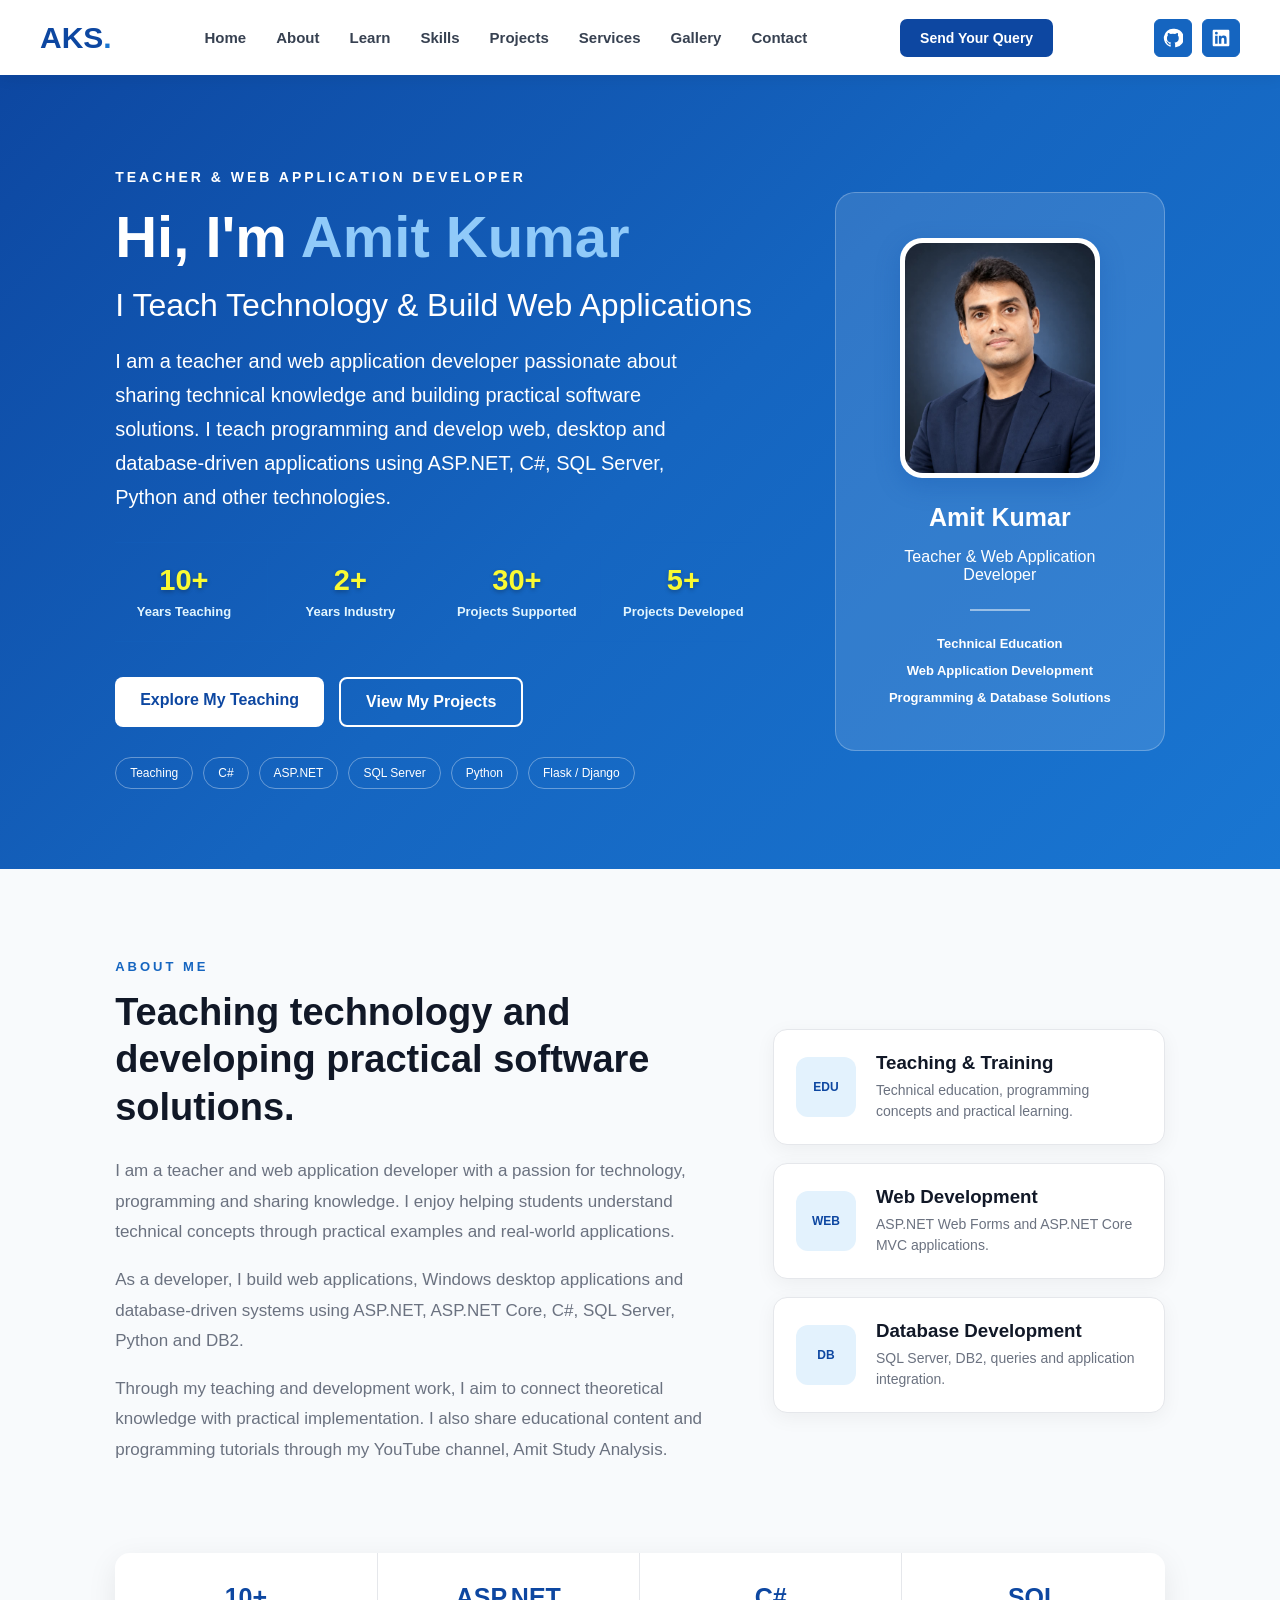
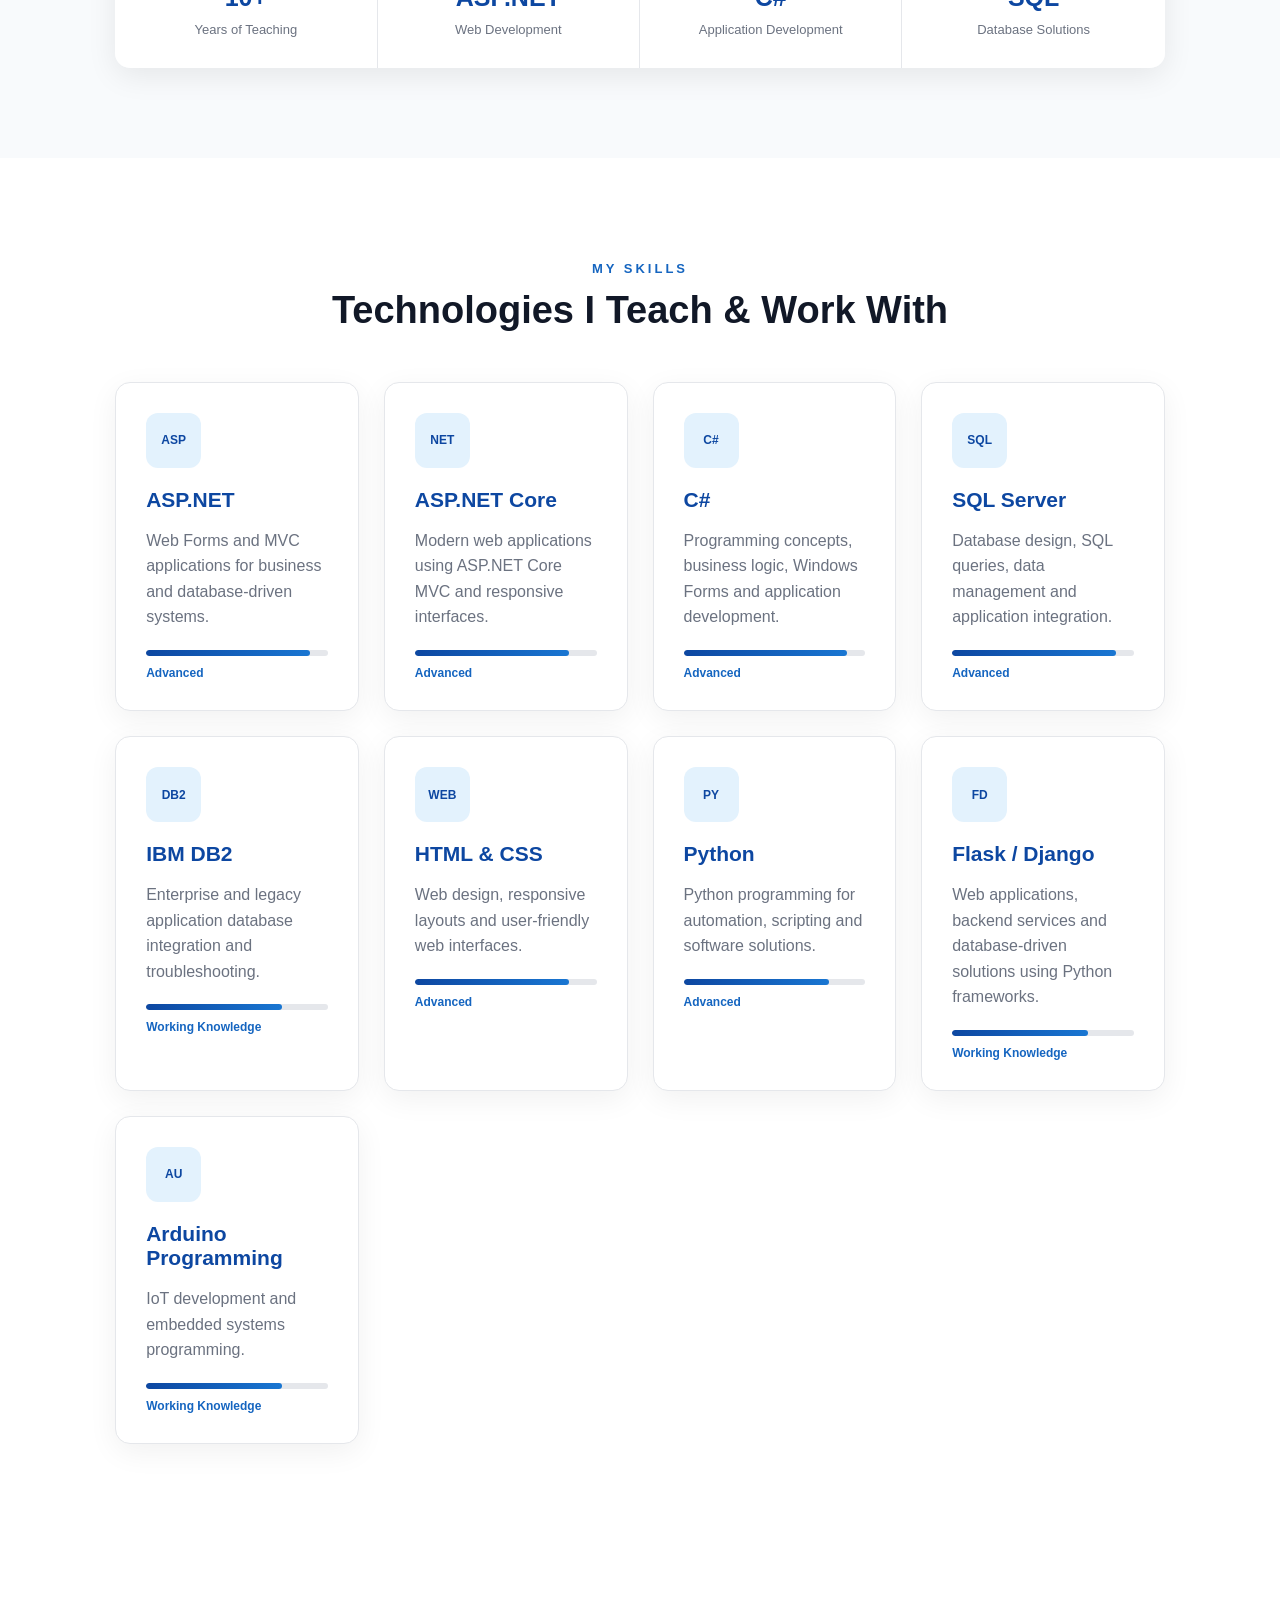
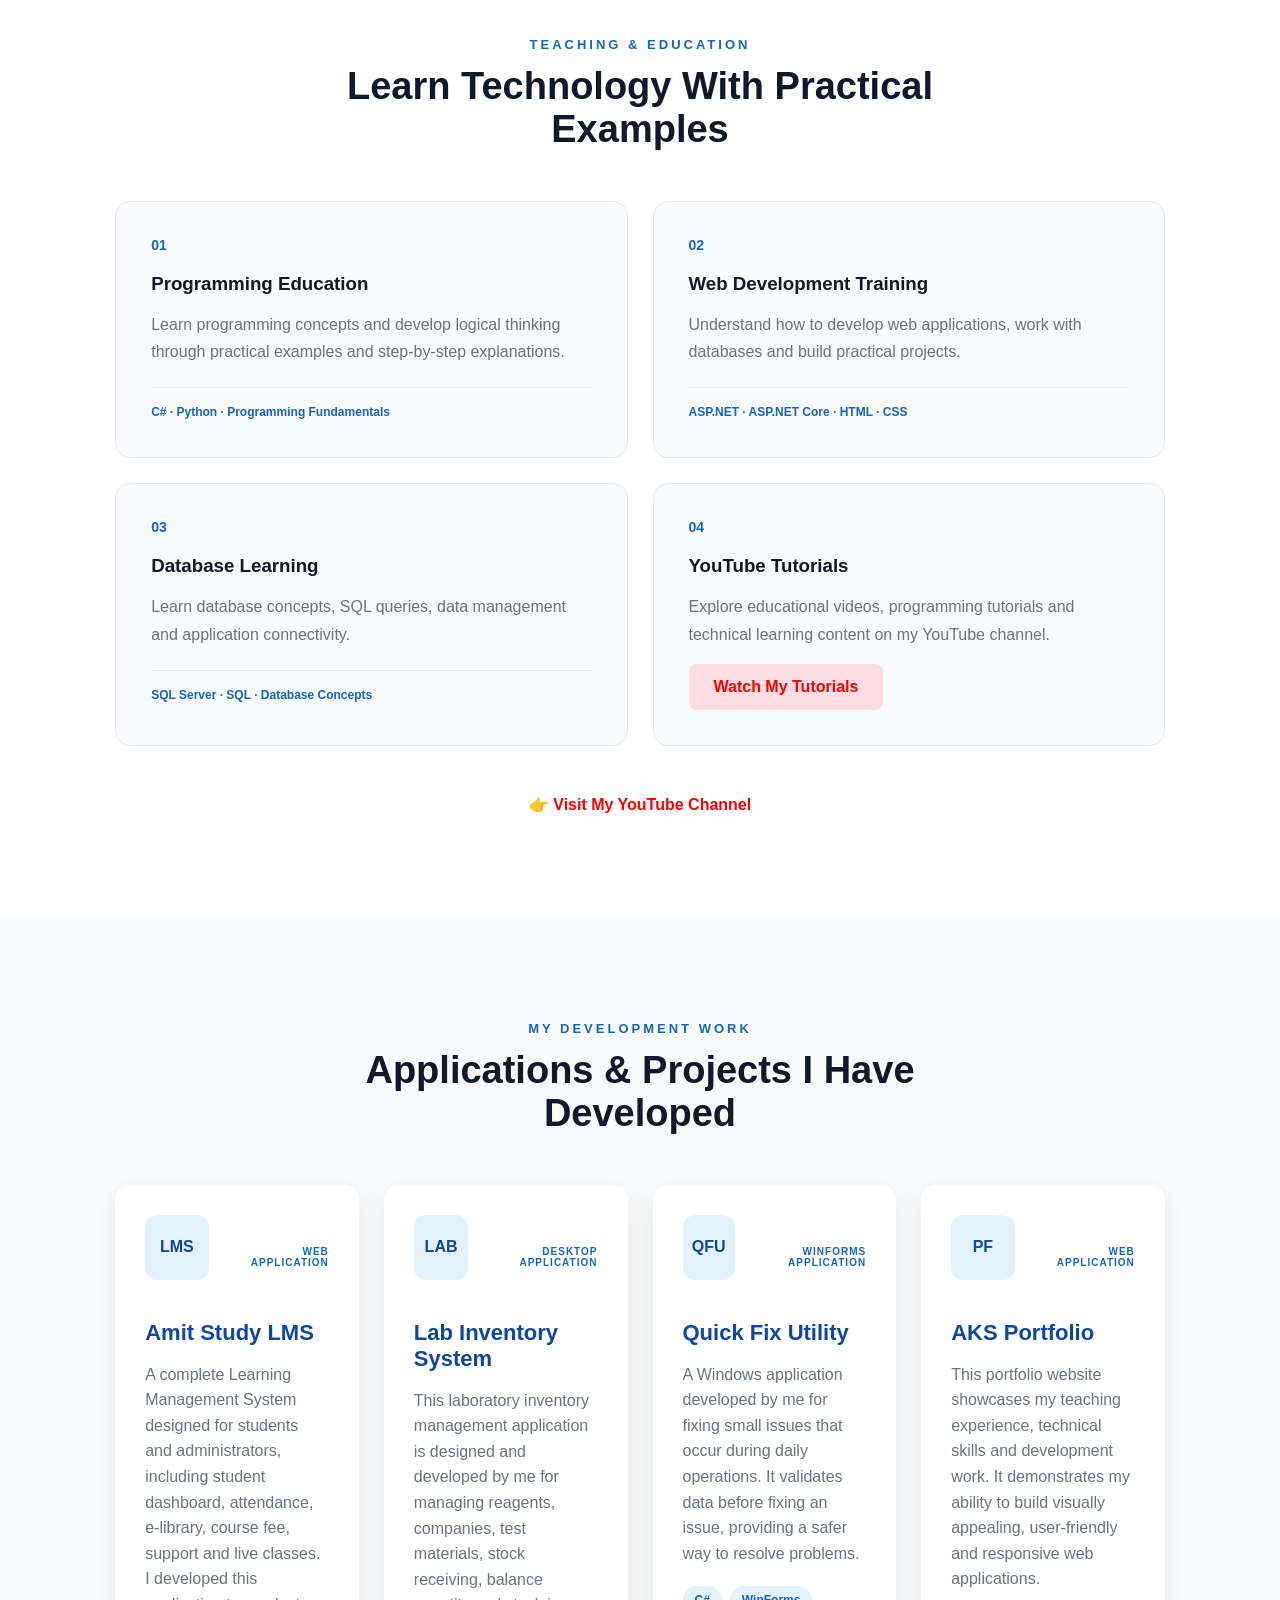
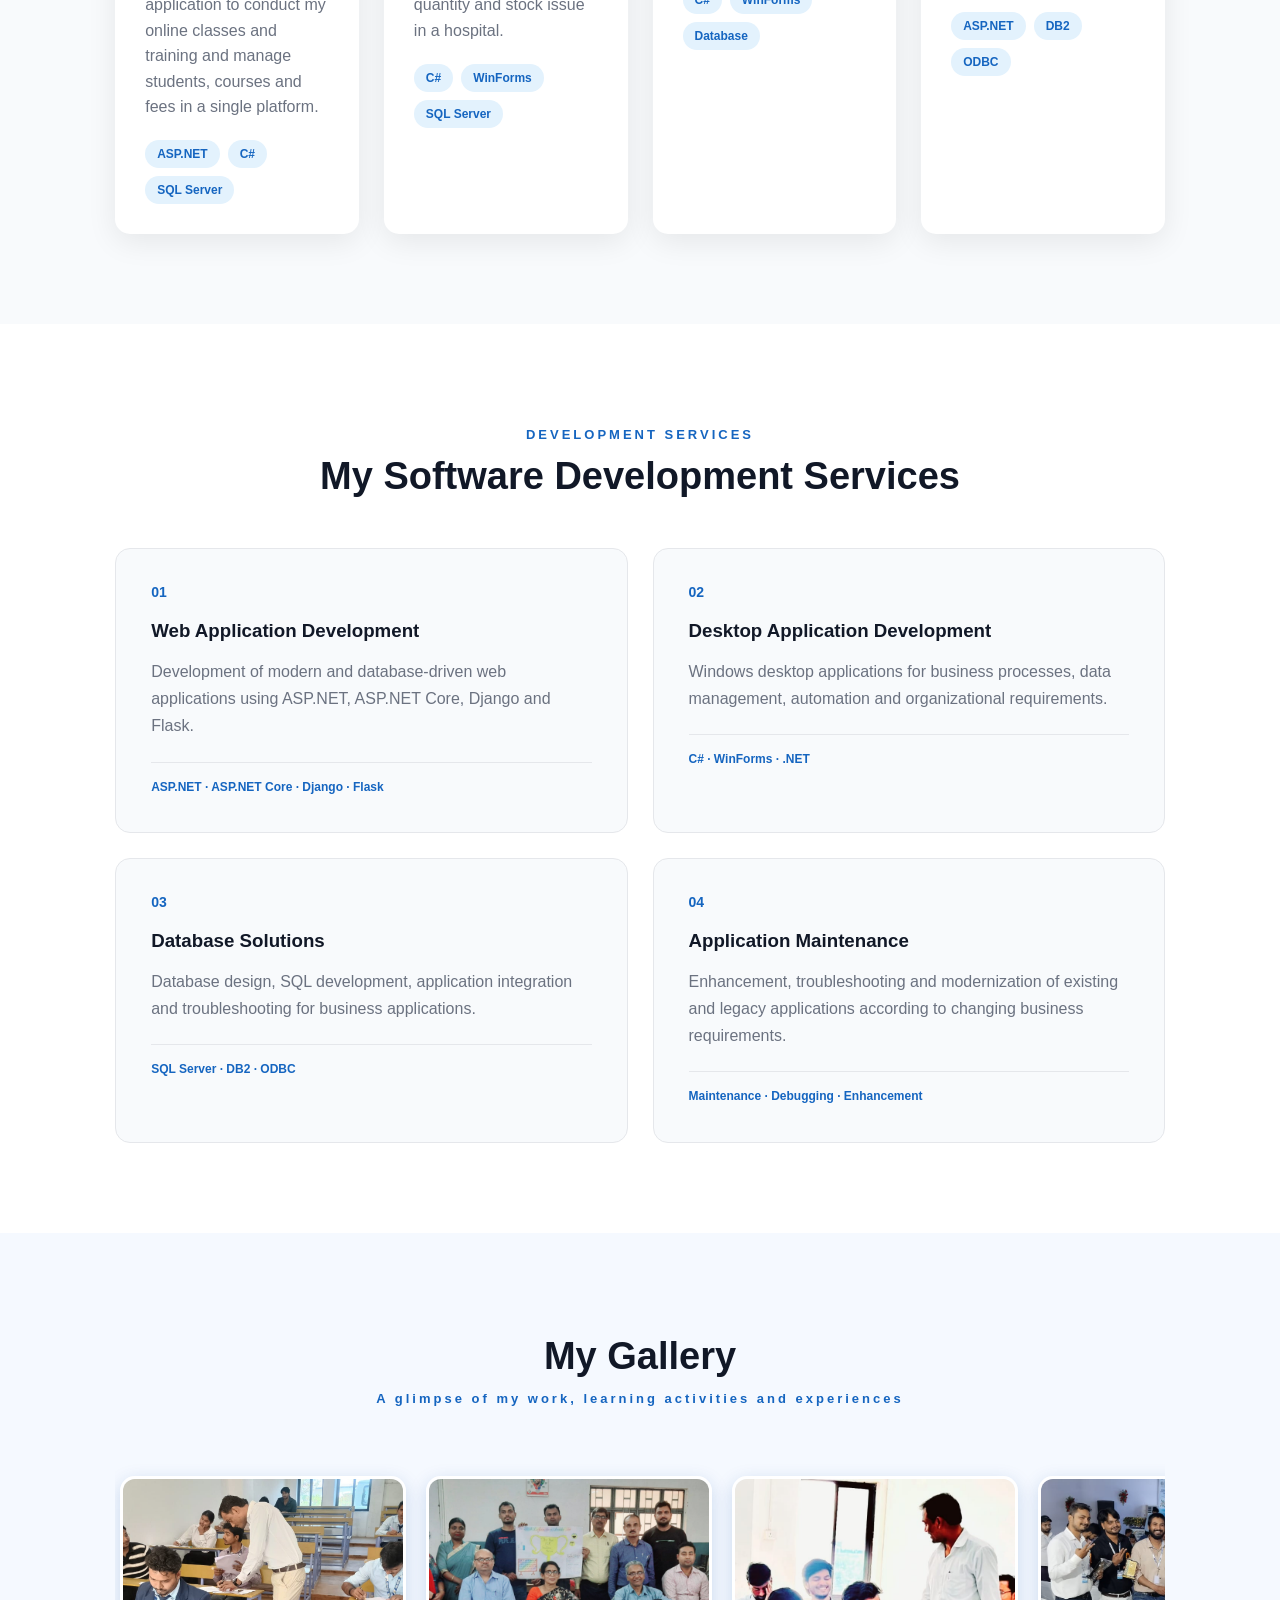
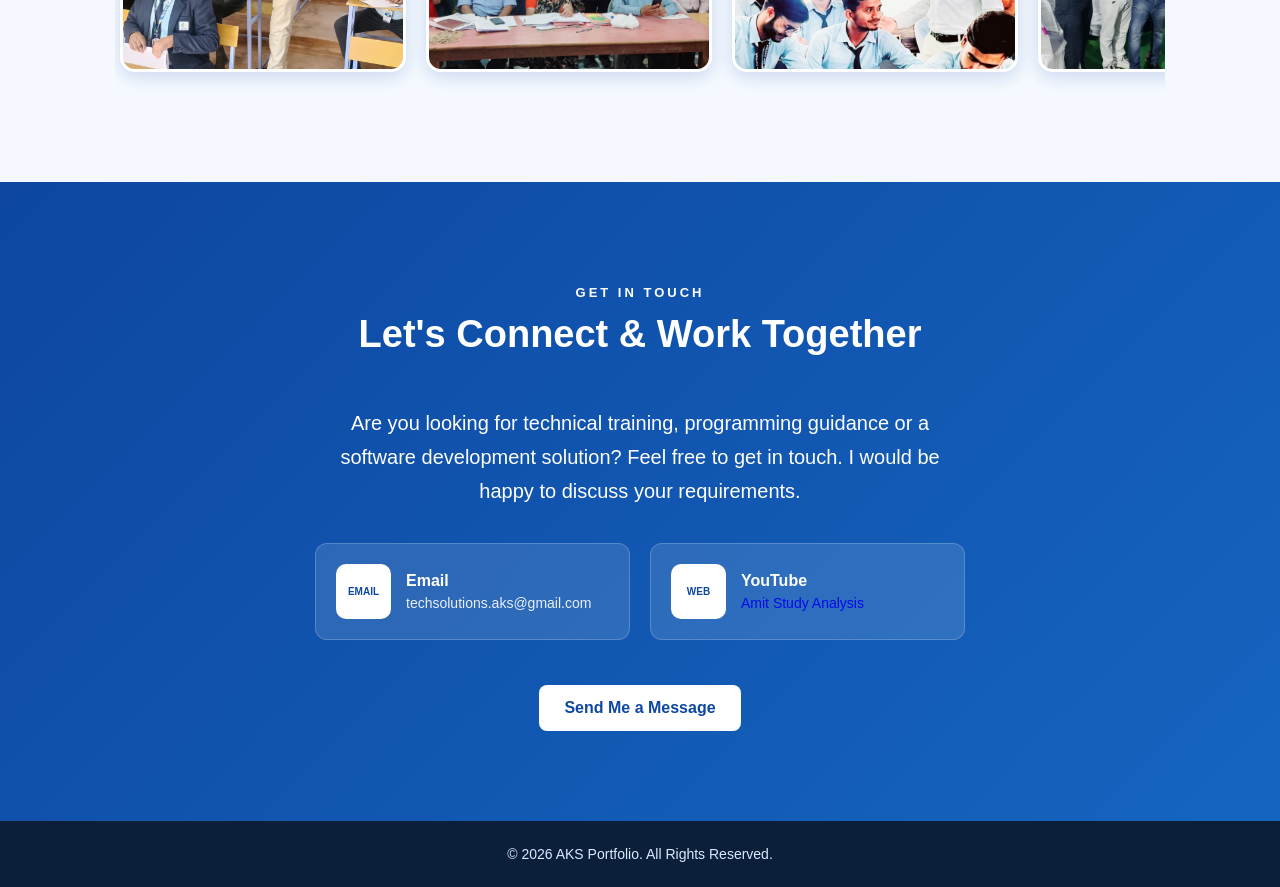
==== commit 39baf23e: "Add Gallery link to navigation menu" ====
--- a/index.html
+++ b/index.html
@@ -10,6 +10,7 @@
             <a href="index.html#skills">Skills</a>
             <a href="index.html#projects">Projects</a>
             <a href="index.html#services">Services</a>
+            <a href="index.html#gallery">Gallery</a>
             <a href="index.html#contact">Contact</a>
         </nav>
         <a href="#contactModal" class="nav-button" id="openContactForm">Send Your Query</a>
@@ -492,4 +493,4 @@
     </div>
 </section></main><footer class="site-footer"><p>© <span id="currentYear">2026</span> AKS Portfolio. All Rights Reserved.</p></footer>
 <div id="contactModal" class="contact-modal" aria-hidden="true"><div class="contact-modal-content" role="dialog" aria-modal="true" aria-labelledby="contactTitle"><div class="contact-modal-header"><h2 id="contactTitle">Let's Talk</h2><button type="button" id="closeContactForm" class="contact-close" aria-label="Close">&times;</button></div><p class="contact-intro">Tell me about your project or requirement.</p><iframe id="googleContactForm" src="https://docs.google.com/forms/d/e/1FAIpQLSfGfaDhDepXEIy7cKDnUbAyd3QiJEzhpix00Po0ZTDi99M7-g/viewform?embedded=true" width="640" height="858" frameborder="0" marginheight="0" marginwidth="0" title="Contact Amit - AKS Portfolio" loading="lazy"></iframe></div></div>
-<script src="assets/js/site.js"></script></body></html>+<script src="assets/js/site.js"></script></body></html>
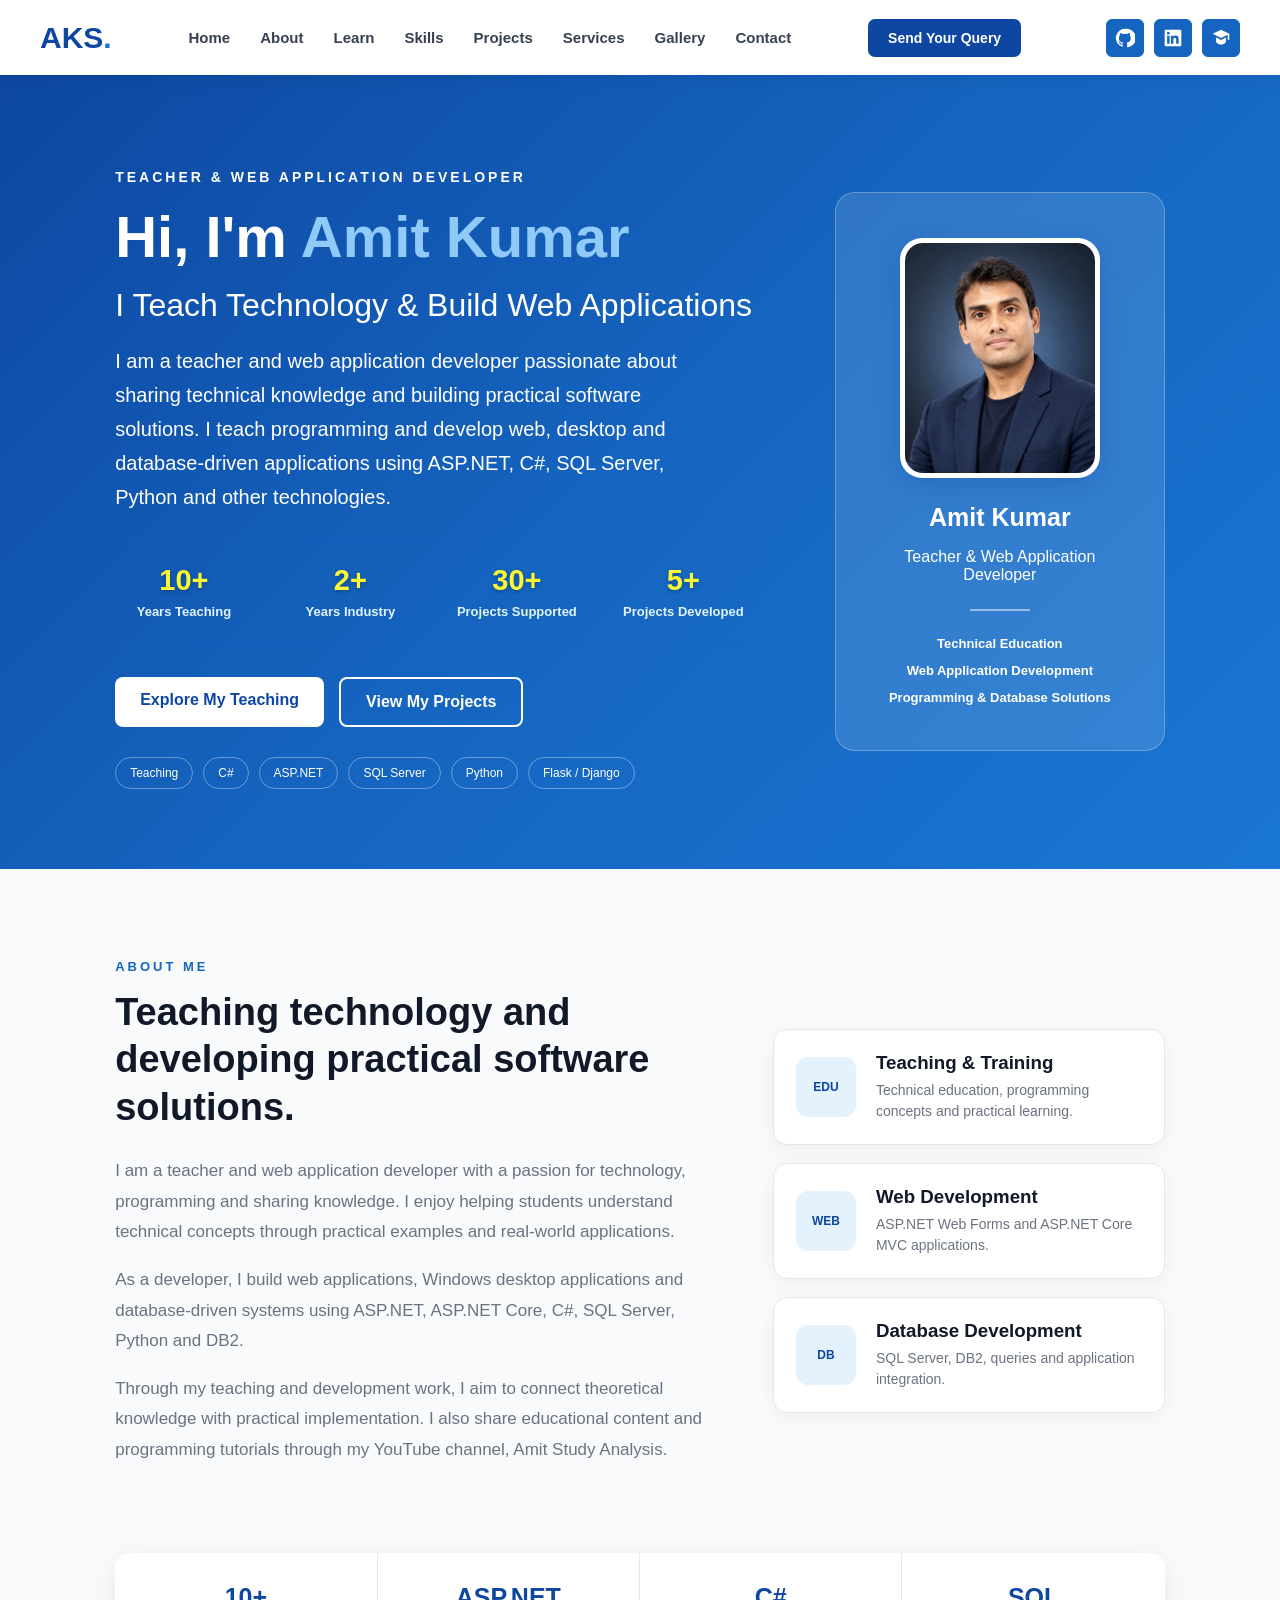
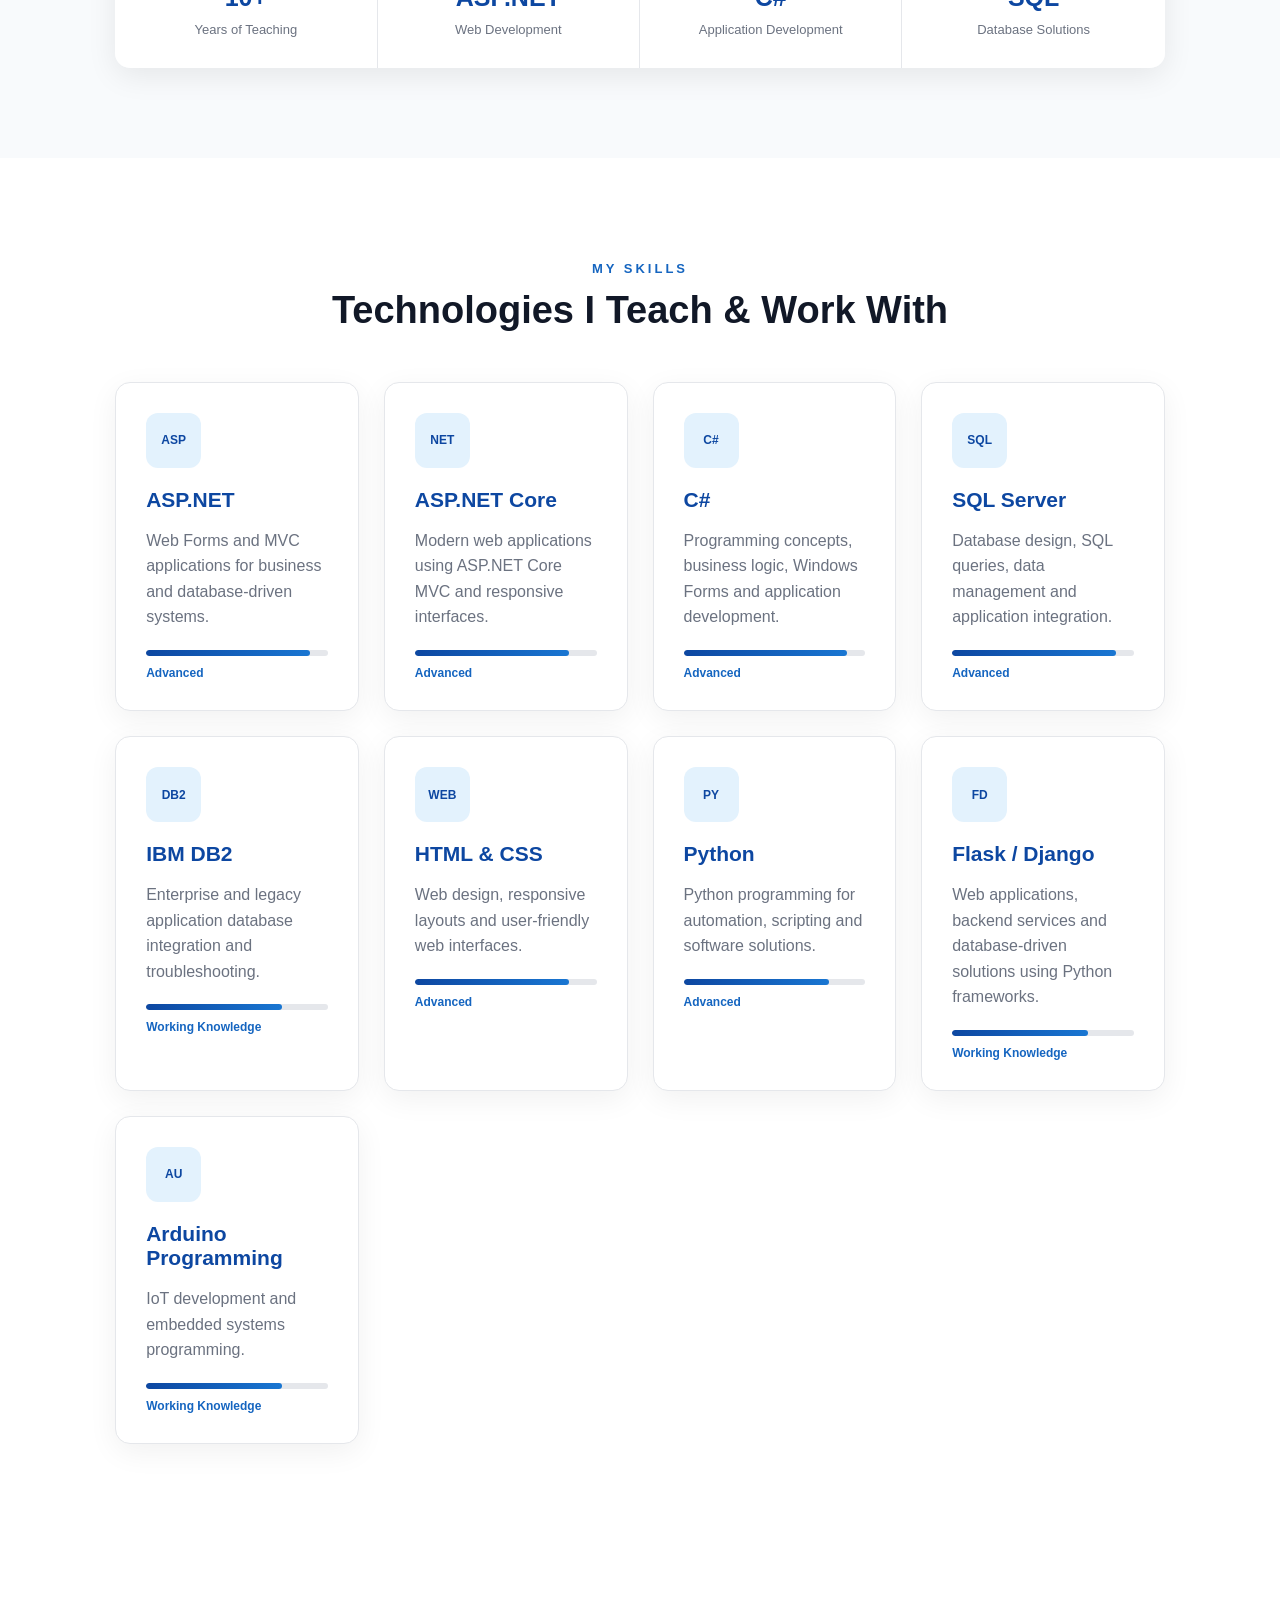
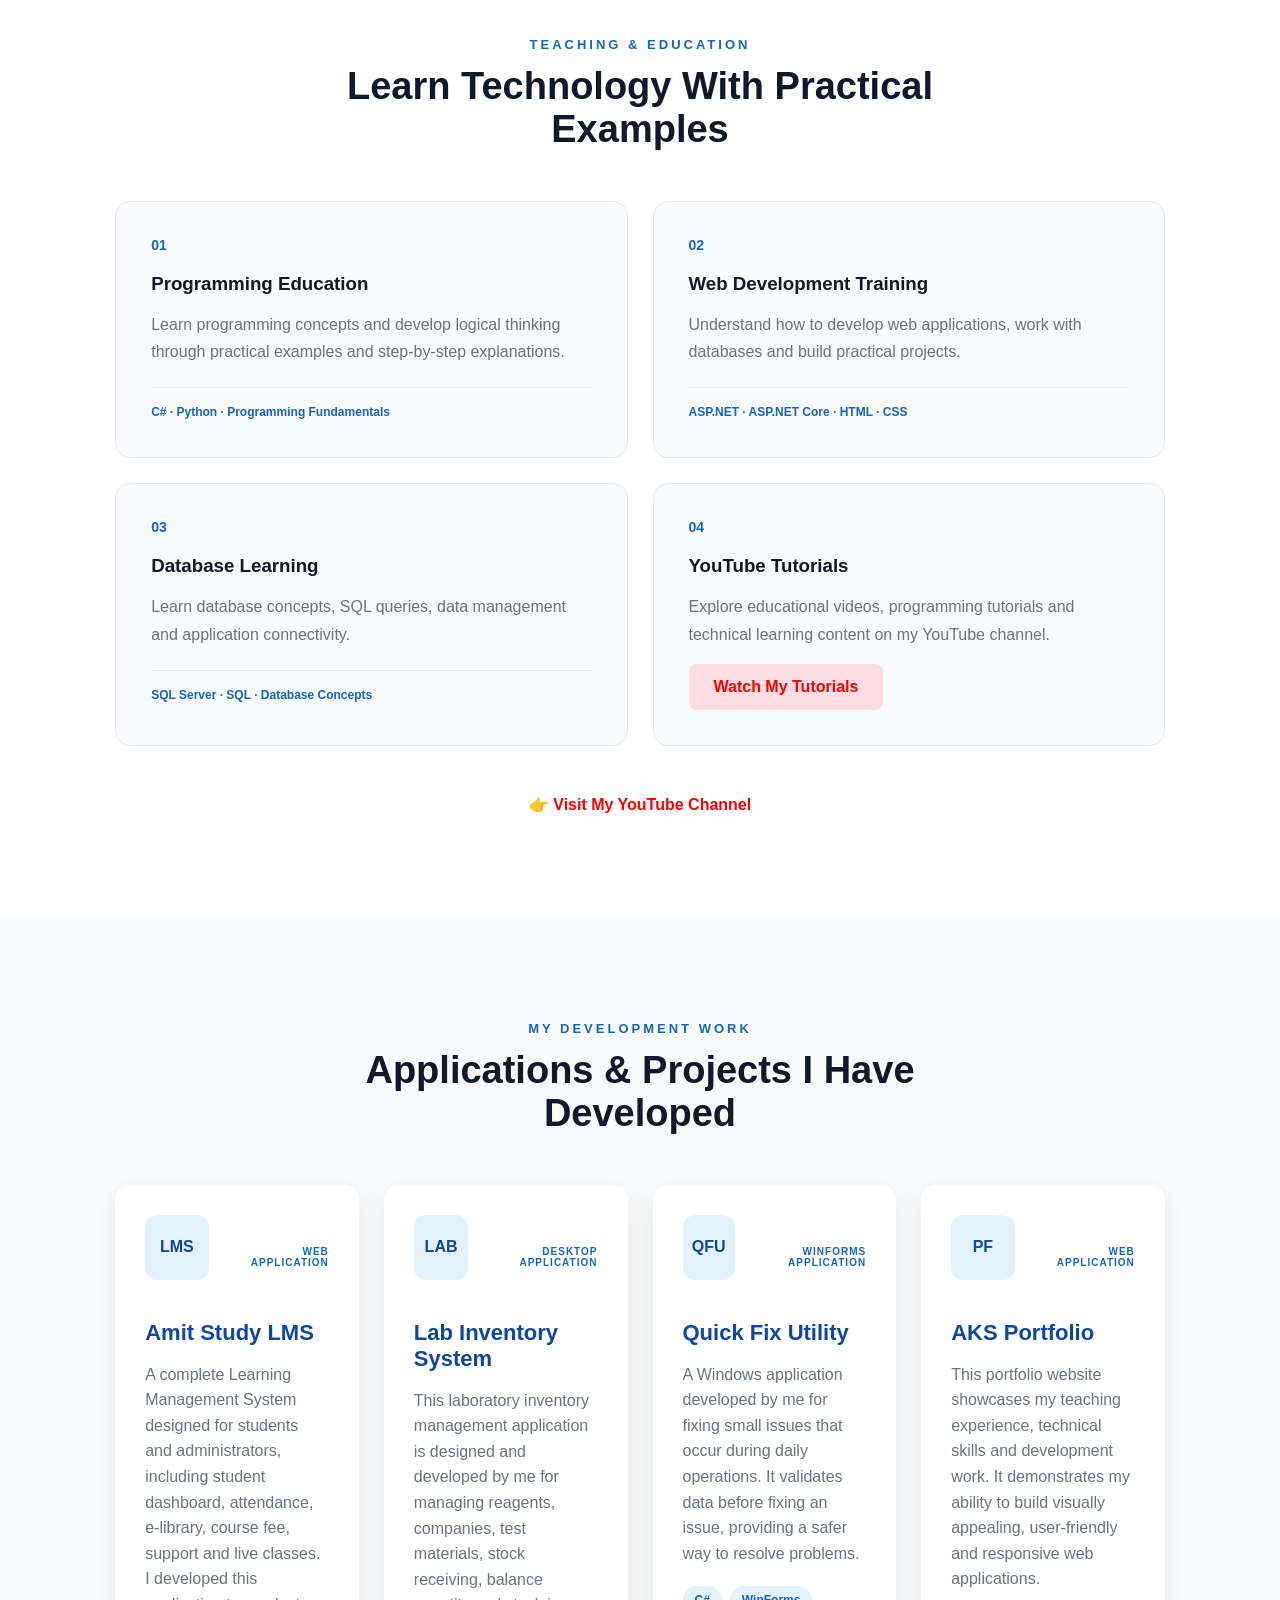
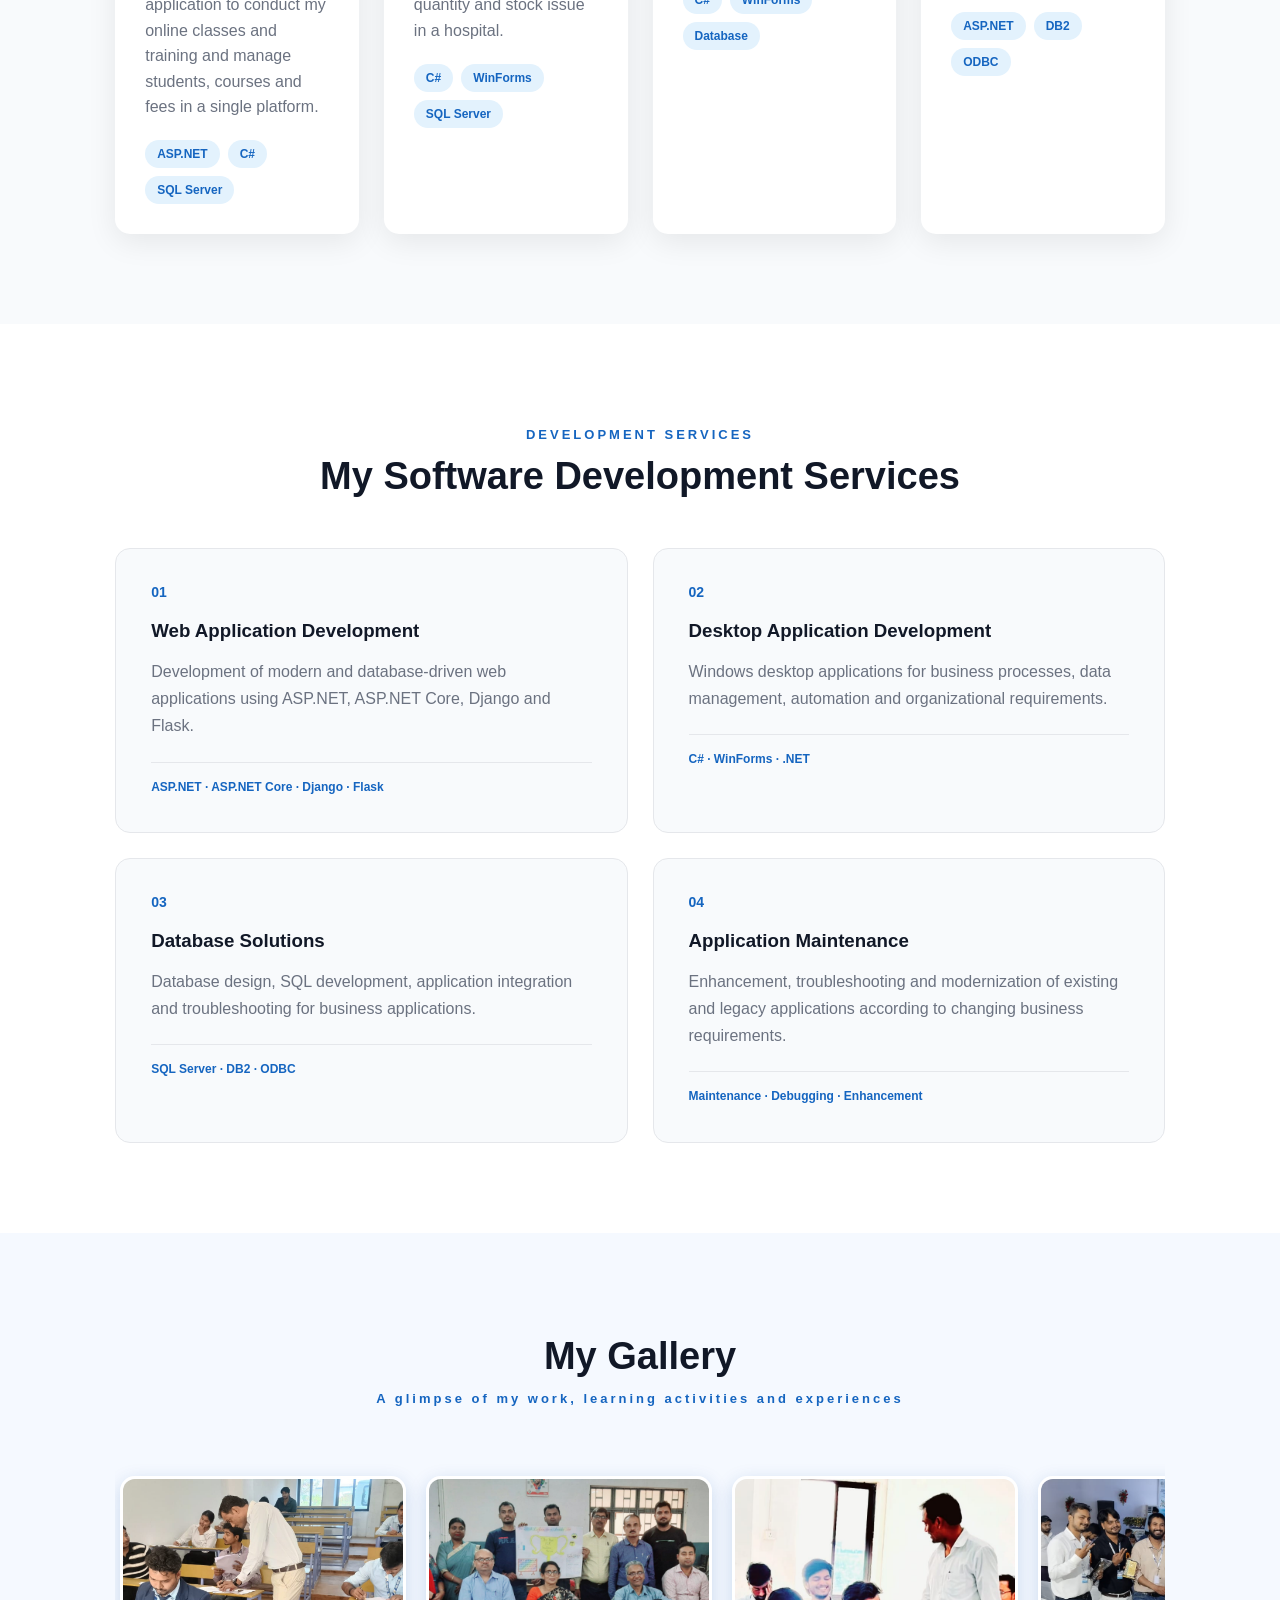
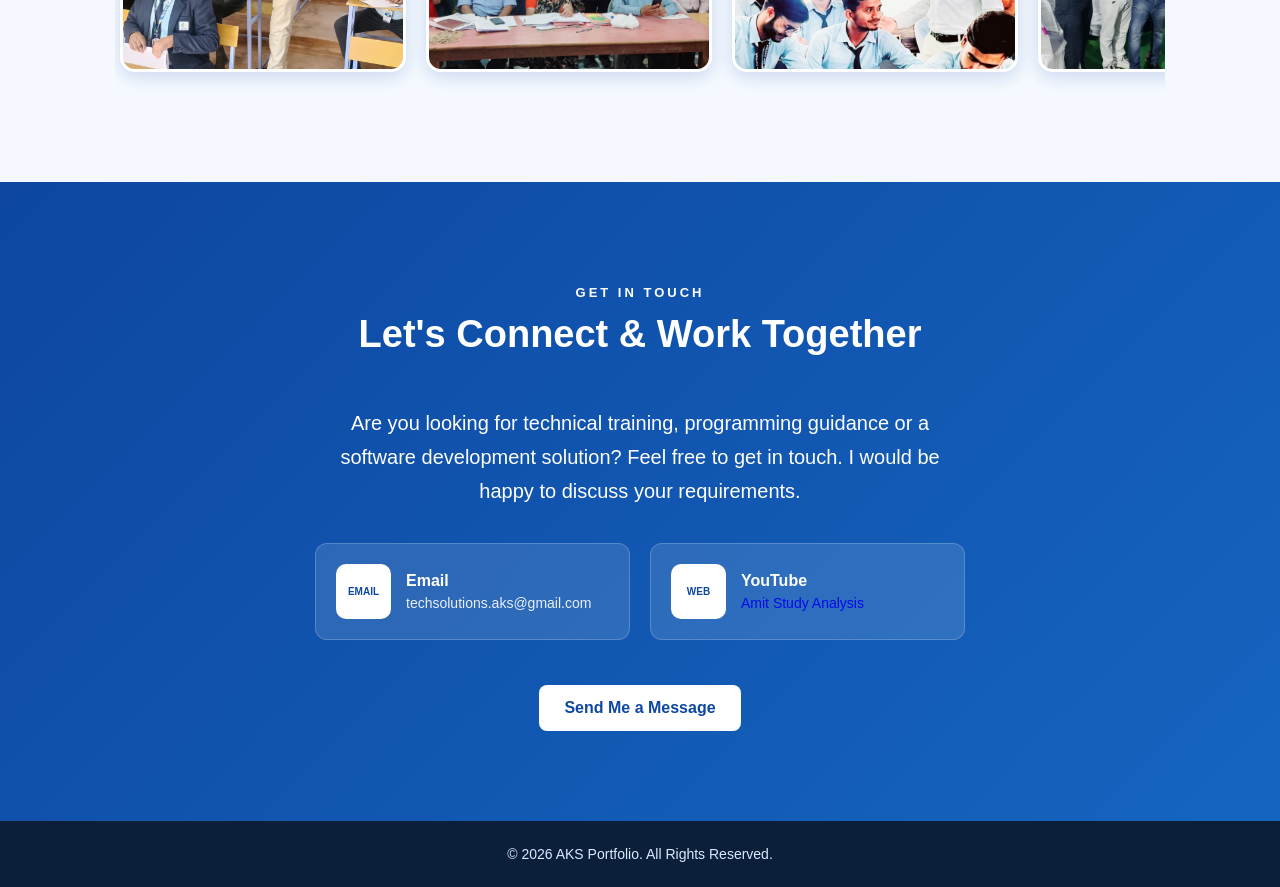
==== commit c753da25: "Add VIDWANN Portal link to social icons" ====
--- a/index.html
+++ b/index.html
@@ -17,6 +17,7 @@
         <div class="social-icons">
             <a href="https://github.com/aksoniweb" target="_blank" rel="noopener noreferrer" class="social-btn" aria-label="GitHub"><svg viewBox="0 0 24 24"><path fill="currentColor" d="M12 .9a11.1 11.1 0 0 0-3.5 21.6c.55.1.75-.24.75-.53v-2.1c-3.1.67-3.75-1.32-3.75-1.32-.5-1.28-1.24-1.62-1.24-1.62-1.01-.69.08-.68.08-.68 1.12.08 1.71 1.15 1.71 1.15 1 .1.76 2.08 3.08 1.58.1-.7.39-1.18.7-1.45-2.48-.28-5.09-1.24-5.09-5.51 0-1.22.44-2.22 1.15-3-.12-.28-.5-1.42.11-2.96 0 0 .94-.3 3.05 1.14a10.6 10.6 0 0 1 5.56 0c2.12-1.44 3.05-1.14 3.05-1.14.61 1.54.23 2.68.11 2.96.72.78 1.15 1.78 1.15 3 0 4.28-2.61 5.23-5.1 5.5.4.35.75 1.03.75 2.08v3.08c0 .3.2.65.77.54A11.1 11.1 0 0 0 12 .9Z" /></svg></a>
             <a href="https://in.linkedin.com/in/aksoniweb" target="_blank" rel="noopener noreferrer" class="social-btn" aria-label="LinkedIn"><svg viewBox="0 0 24 24"><path fill="currentColor" d="M20.45 2H3.55C2.69 2 2 2.68 2 3.52v16.96c0 .84.69 1.52 1.55 1.52h16.9c.86 0 1.55-.68 1.55-1.52V3.52c0-.84-.69-1.52-1.55-1.52ZM7.93 18.75H4.96V9.2h2.97v9.55ZM6.45 7.9a1.72 1.72 0 1 1 0-3.44 1.72 1.72 0 0 1 0 3.44Zm12.3 10.85h-2.96V14.1c0-1.11-.02-2.54-1.55-2.54-1.55 0-1.79 1.21-1.79 2.46v4.73H9.49V9.2h2.84v1.3h.04c.4-.75 1.36-1.54 2.8-1.54 3 0 3.58 1.98 3.58 4.55v5.24Z" /></svg></a>
+            <a href="https://vidwan.inflibnet.ac.in/profile/611010" target="_blank" rel="noopener noreferrer" class="social-btn" aria-label="VIDWANN Portal"><svg viewBox="0 0 24 24"><path fill="currentColor" d="M12 2 2 7l10 5 8-4v6h2V7L12 2Zm-6 9.5V16c0 2.2 2.7 4 6 4s6-1.8 6-4v-4.5l-6 3-6-3Z" /></svg></a>
         </div>
     </div>
 </header><main><section class="hero-section" id="home">
